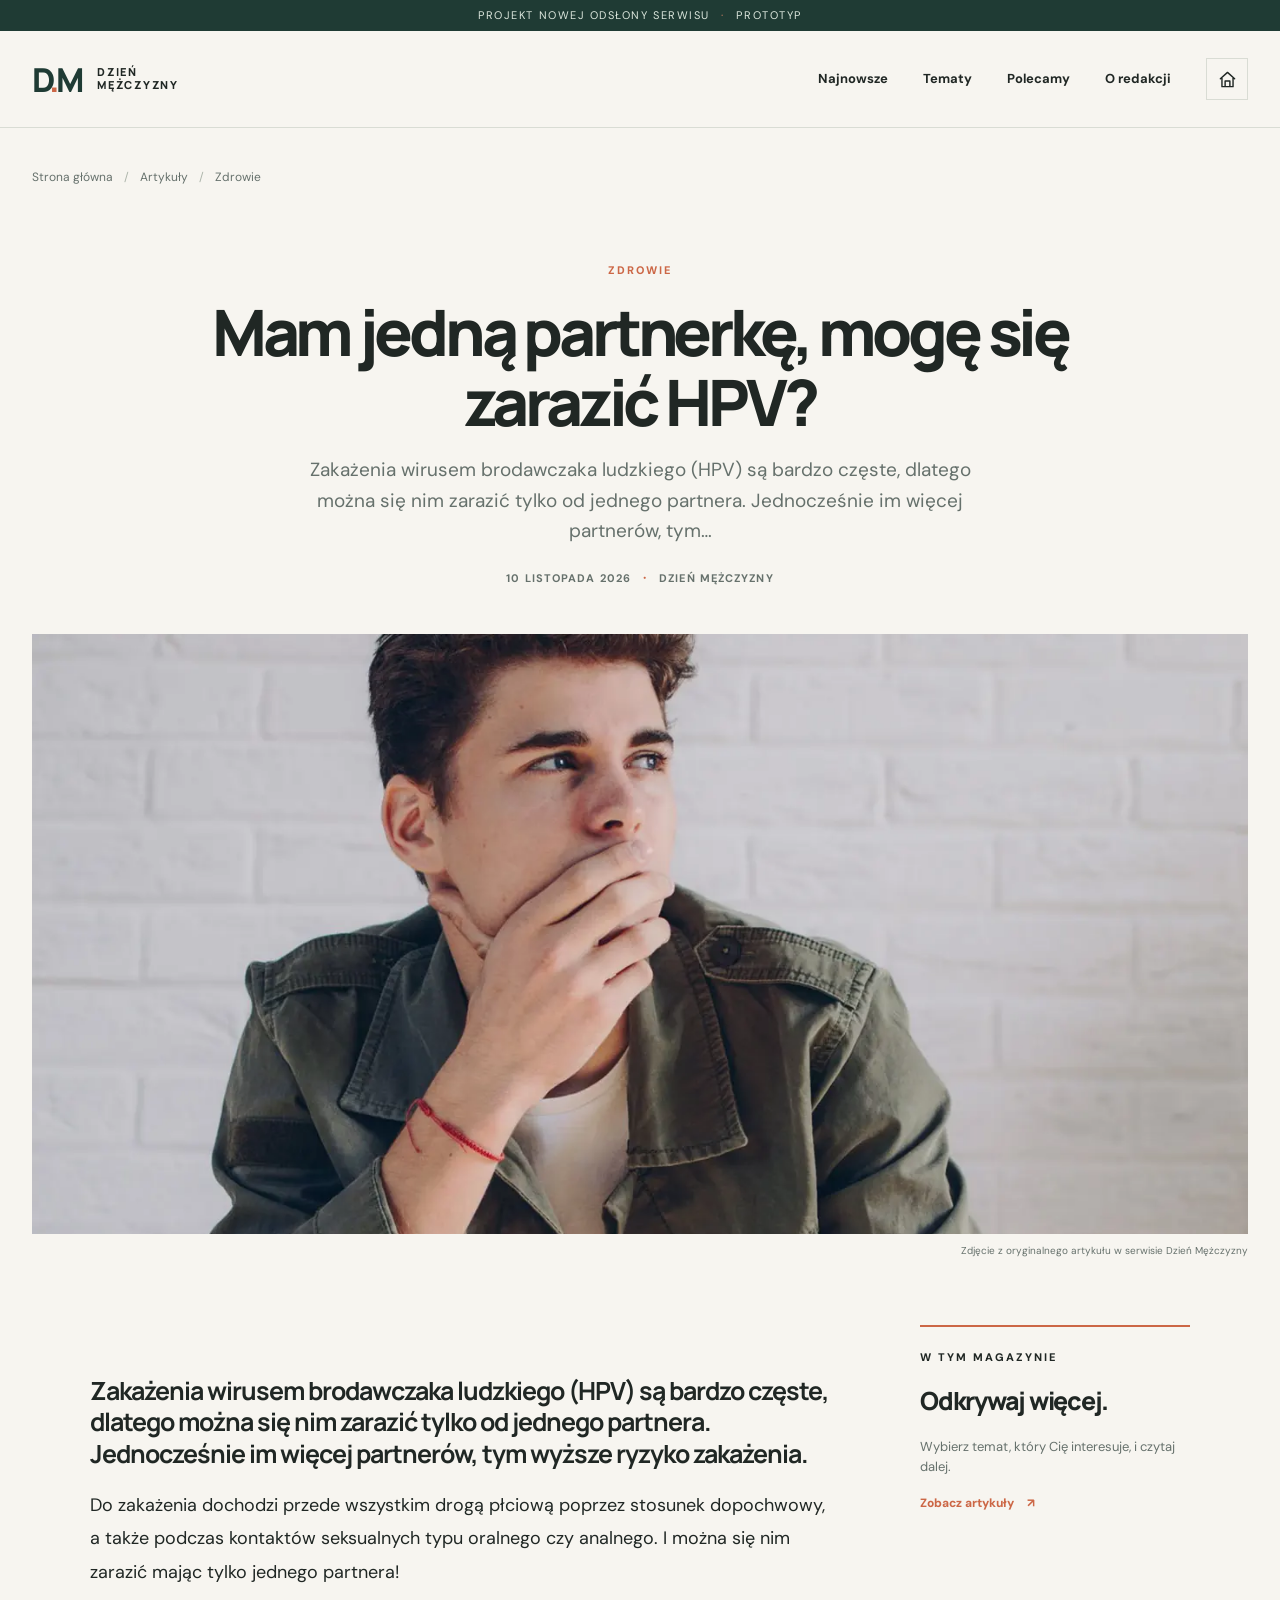
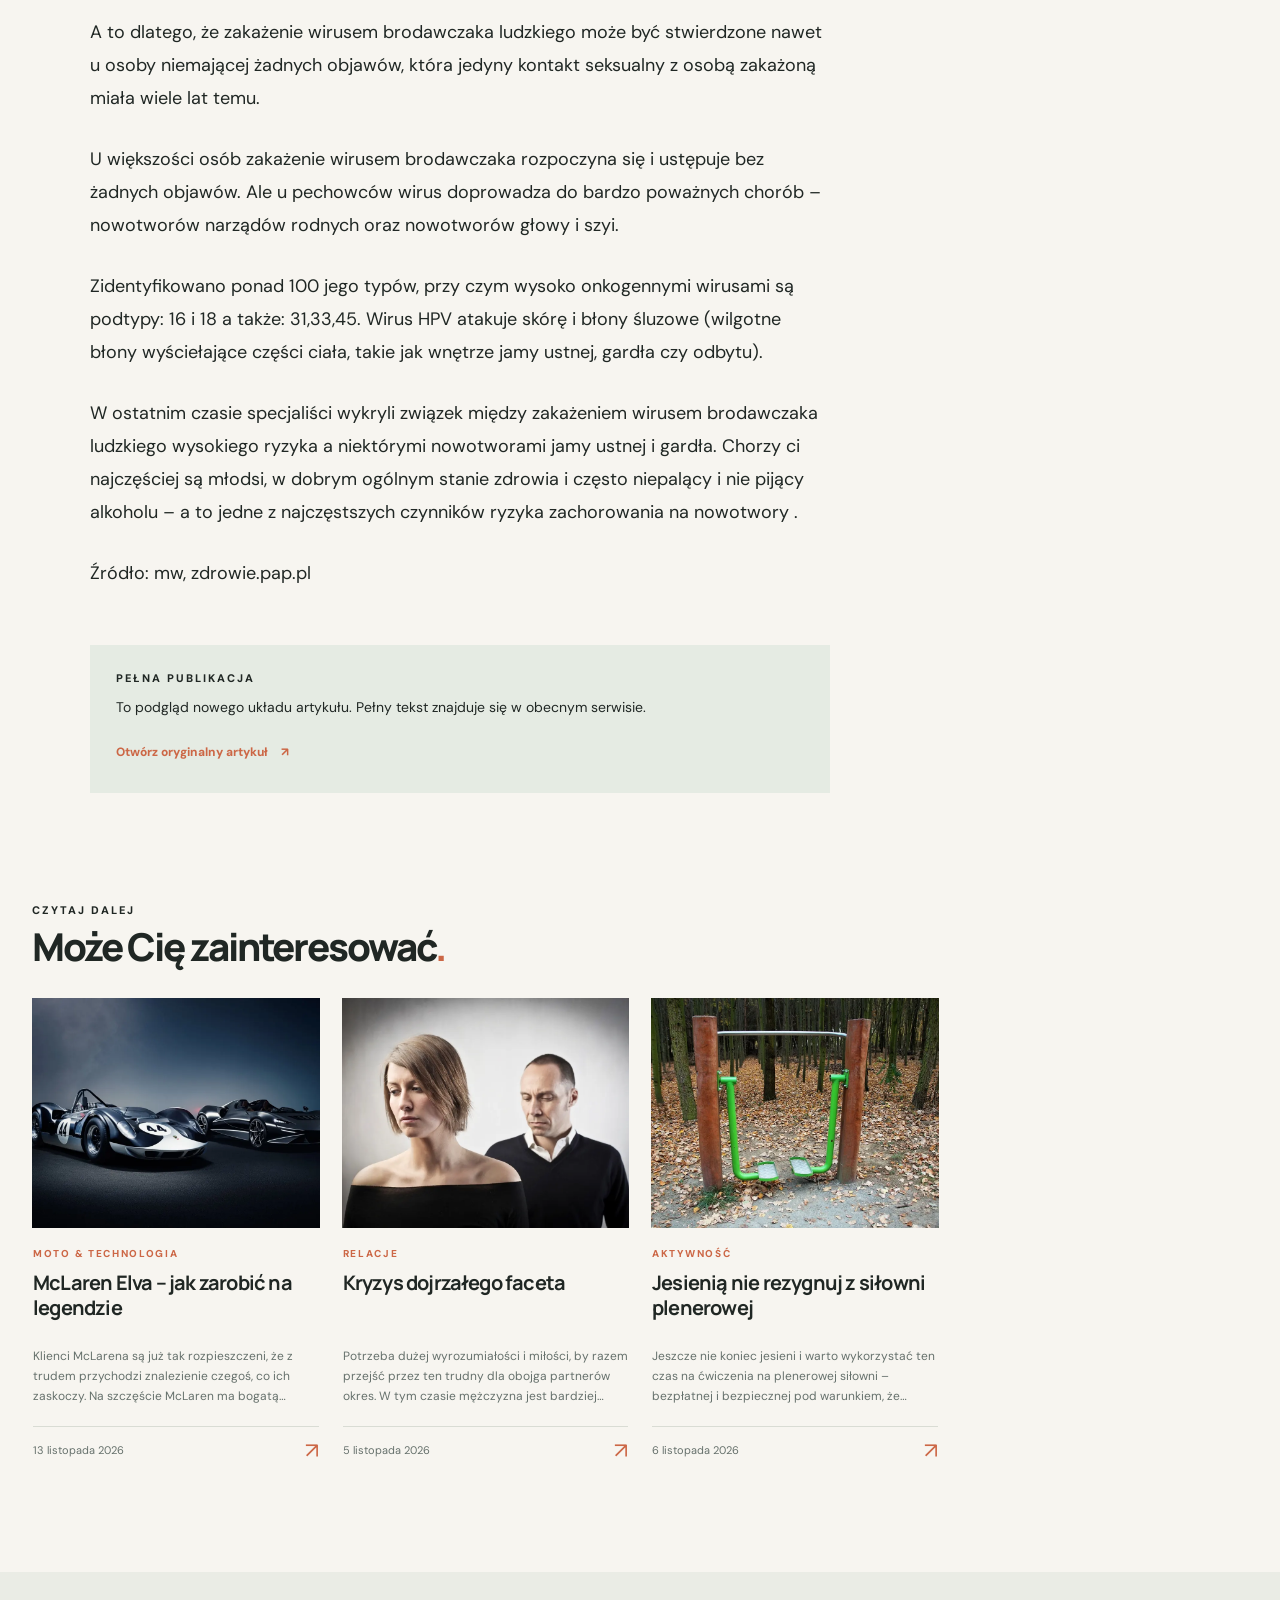
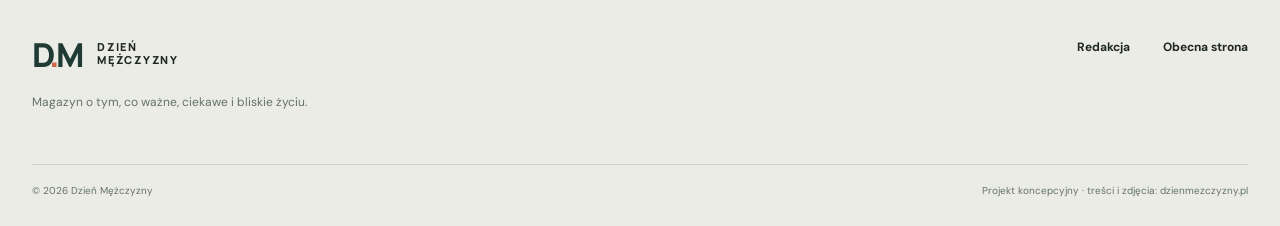
==== artykul.html @ a0b71d2a "Build refreshed magazine prototype" ====
<!doctype html>
<html lang="pl">
<head>
  <meta charset="utf-8">
  <meta name="viewport" content="width=device-width, initial-scale=1">
  <meta name="theme-color" content="#f7f5f0">
  <title>Artykuł — Dzień Mężczyzny</title>
  <link rel="stylesheet" href="styles.css">
  <script src="site.js" defer></script>
</head>
<body data-page="article">
  <div class="preview-note">Projekt nowej odsłony serwisu <span>·</span> prototyp</div>
  <header class="site-header"><div class="container header-inner"><a class="brand" href="./" aria-label="Dzień Mężczyzny — strona główna"><span class="brand-mark">D<span class="brand-dot">.</span>M</span><span class="brand-name">DZIEŃ<br>MĘŻCZYZNY</span></a><nav class="main-nav" id="main-nav" aria-label="Nawigacja główna"><a href="./#artykuly">Najnowsze</a><a href="./#tematy">Tematy</a><a href="./#wybrane">Polecamy</a><a href="https://www.dzienmezczyzny.pl/redakcja/">O redakcji</a></nav><div class="header-actions"><a class="icon-button" href="./" aria-label="Strona główna"><svg viewBox="0 0 24 24" aria-hidden="true"><path d="m3 11 9-8 9 8M5 10v11h14V10M9 21v-7h6v7"/></svg></a><button class="icon-button menu-toggle" type="button" aria-label="Otwórz menu" aria-expanded="false"><svg viewBox="0 0 24 24" aria-hidden="true"><path d="M3 7h18M3 12h18M3 17h18"/></svg></button></div></div></header>
  <main id="article-root" class="article-root container"><p>Ładowanie artykułu…</p></main>
  <footer class="site-footer"><div class="container footer-top"><div><a class="brand footer-brand" href="./"><span class="brand-mark">D<span class="brand-dot">.</span>M</span><span class="brand-name">DZIEŃ<br>MĘŻCZYZNY</span></a><p>Magazyn o tym, co ważne, ciekawe i bliskie życiu.</p></div><div class="footer-links"><a href="https://www.dzienmezczyzny.pl/redakcja/">Redakcja</a><a href="https://www.dzienmezczyzny.pl/">Obecna strona</a></div></div><div class="container footer-bottom"><span>© 2026 Dzień Mężczyzny</span><span>Projekt koncepcyjny · treści i zdjęcia: dzienmezczyzny.pl</span></div></footer>
</body>
</html>
---- styles.css ----
@import url('https://fonts.googleapis.com/css2?family=DM+Sans:wght@400;500;600;700&family=Manrope:wght@400;500;600;700;800&display=swap');
:root{--paper:#f7f5f0;--white:#fff;--ink:#202724;--muted:#66716c;--accent:#cc6746;--line:#d9dcd4;--forest:#1f3b34;--sage:#e5ebe3}*{box-sizing:border-box}html{scroll-behavior:smooth}body{margin:0;background:var(--paper);color:var(--ink);font:16px/1.55 'DM Sans',sans-serif}a{color:inherit;text-decoration:none}button,input{font:inherit}button{cursor:pointer}.container{width:min(100% - 64px,1320px);margin-inline:auto}.preview-note{padding:7px 20px;text-align:center;background:var(--forest);color:#dce7dd;font-size:11px;letter-spacing:.14em;text-transform:uppercase}.preview-note span{padding:0 7px;color:#d78468}.site-header{position:relative;z-index:10;background:var(--paper);border-bottom:1px solid var(--line)}.header-inner{height:96px;display:flex;align-items:center;gap:35px}.brand{display:inline-flex;align-items:center;gap:12px;flex:none}.brand-mark{font:800 33px/1 'Manrope',sans-serif;letter-spacing:-.12em;color:var(--forest);white-space:nowrap;padding-right:5px}.brand-dot{color:var(--accent)}.brand-name{font:800 11px/1.18 'Manrope',sans-serif;letter-spacing:.16em}.main-nav{display:flex;align-items:center;gap:35px;margin-left:auto}.main-nav a{font-size:13px;font-weight:700;white-space:nowrap;transition:color .2s}.main-nav a:hover,.footer-links a:hover{color:var(--accent)}.header-actions{display:flex;gap:9px}.icon-button{display:grid;place-items:center;width:42px;height:42px;border:1px solid var(--line);background:transparent;color:var(--ink);transition:background .2s}.icon-button:hover{background:var(--sage)}.icon-button svg{width:19px;height:19px;fill:none;stroke:currentColor;stroke-width:1.8;stroke-linecap:round;stroke-linejoin:round}.menu-toggle{display:none}.search-panel{padding:0 0 26px}.search-panel[hidden]{display:none}.search-panel label{display:block;margin-bottom:8px;font-size:12px;font-weight:700;text-transform:uppercase;letter-spacing:.14em}.search-row{display:flex;gap:10px}.search-row input{width:100%;padding:14px 16px;border:1px solid var(--line);outline:none;background:white}.search-row input:focus{border-color:var(--accent)}.search-row button{border:0;background:var(--forest);padding:0 24px;color:white;font-weight:700}.search-row button span{padding-left:18px}.eyebrow,.kicker{display:block;font-size:11px;line-height:1.4;font-weight:800;letter-spacing:.18em;text-transform:uppercase}.eyebrow{display:flex;align-items:center;gap:11px;color:var(--accent)}.eyebrow-line{display:inline-block;width:22px;height:1px;background:var(--accent)}.intro{display:flex;align-items:end;justify-content:space-between;gap:40px;padding:76px 0 60px}.intro h1{margin:20px 0 0;font:800 clamp(43px,5.2vw,78px)/1.08 'Manrope',sans-serif;letter-spacing:-.065em}.intro h1 em{font-weight:500;font-style:normal;color:var(--accent)}.intro>p{width:265px;flex:none;margin:0 0 7px;color:var(--muted);font-size:15px}.lead-grid{display:grid;grid-template-columns:minmax(0,1.8fr) minmax(300px,.9fr);gap:46px;padding-bottom:88px}.feature-card{display:grid;grid-template-columns:1fr 1fr;min-height:535px;background:var(--forest);color:white}.feature-image{display:block;overflow:hidden}.feature-image img{width:100%;height:100%;object-fit:cover;display:block;transition:transform .4s}.feature-image:hover img,.story-image:hover img,.side-image:hover img{transform:scale(1.04)}.feature-content{padding:36px 39px;display:flex;flex-direction:column;align-items:start}.feature-label{align-self:stretch;display:flex;justify-content:space-between;align-items:center;padding-bottom:27px;border-bottom:1px solid #ffffff45;color:#dbe9de;text-transform:uppercase;font-size:10px;font-weight:800;letter-spacing:.18em}.feature-label span{font-size:22px;font-weight:400}.story-category{display:block;color:var(--accent);font-size:10px;font-weight:800;letter-spacing:.17em;text-transform:uppercase}.feature-content>.story-category{margin-top:auto;color:#e9ae98}.feature-content h2{margin:16px 0;font:700 clamp(28px,2.5vw,41px)/1.13 'Manrope',sans-serif;letter-spacing:-.05em}.feature-content h2 a:hover{text-decoration:underline;text-decoration-thickness:1px;text-underline-offset:5px}.feature-content p{margin:0;color:#c2d0c8;font-size:14px;line-height:1.7}.feature-cta{margin-top:27px;display:flex;justify-content:space-between;align-items:center;width:100%;padding-top:18px;border-top:1px solid #ffffff45;font-size:12px;font-weight:800;letter-spacing:.05em}.feature-cta span{font-size:22px;font-weight:400}.section-head{display:flex;align-items:end;justify-content:space-between;gap:25px;margin-bottom:29px}.section-head h2,.topic-inner h2{margin:7px 0 0;font:800 clamp(27px,3vw,43px)/1.13 'Manrope',sans-serif;letter-spacing:-.055em}.section-head>p{margin:0;color:var(--muted);font-size:13px}.section-head.compact{margin-bottom:13px;align-items:center}.compact h2{font-size:29px}.section-rule{height:1px;width:35%;background:var(--line)}.side-story{display:grid;grid-template-columns:122px 1fr;gap:18px;padding:21px 0;border-bottom:1px solid var(--line)}.side-image{display:block;overflow:hidden;aspect-ratio:1.15}.side-image img{width:100%;height:100%;object-fit:cover;transition:transform .4s}.side-story h3{font:700 17px/1.27 'Manrope',sans-serif;letter-spacing:-.035em;margin:9px 0 10px}.side-story h3 a:hover,.story-info h3 a:hover{color:var(--accent)}.side-story time,.story-meta time{font-size:11px;color:var(--muted)}.topic-section{background:var(--sage);border-top:1px solid #d7e0d6;border-bottom:1px solid #d7e0d6}.topic-inner{display:flex;align-items:center;justify-content:space-between;gap:32px;padding:43px 0}.topic-inner h2{font-size:30px}.topic-links{display:flex;gap:8px;flex-wrap:wrap;justify-content:flex-end}.topic-links button{padding:12px 14px;background:transparent;border:1px solid #c3d0c4;font-size:11px;font-weight:800}.topic-links button span{margin-left:15px;color:var(--accent)}.topic-links button:hover,.topic-links button.active{background:var(--forest);border-color:var(--forest);color:white}.stories-section{padding-top:100px;padding-bottom:112px}.accent{color:var(--accent)}.story-grid{display:grid;grid-template-columns:repeat(4,minmax(0,1fr));gap:36px 22px}.story-card{min-width:0}.story-image{display:block;aspect-ratio:1.25;overflow:hidden;background:#dde2d8}.story-image img{width:100%;height:100%;object-fit:cover;display:block;transition:transform .4s}.story-info{padding:18px 1px 0}.story-info h3{min-height:66px;margin:9px 0 11px;font:700 20px/1.25 'Manrope',sans-serif;letter-spacing:-.04em}.story-info p{margin:0 0 19px;color:var(--muted);font-size:12px;line-height:1.65;display:-webkit-box;-webkit-line-clamp:3;-webkit-box-orient:vertical;overflow:hidden}.story-meta{display:flex;align-items:center;justify-content:space-between;padding-top:13px;border-top:1px solid var(--line)}.story-meta a{font-size:22px;line-height:1;color:var(--accent)}.empty-state{padding:40px;background:white}.quote-band{background:var(--forest);color:white}.quote-inner{min-height:262px;display:flex;align-items:center;gap:45px}.quote-asterisk{font-size:80px;color:#e7a68e}.quote-inner .kicker{color:#dfa48d}.quote-inner p{font:700 clamp(27px,3.3vw,47px)/1.16 'Manrope',sans-serif;letter-spacing:-.055em;margin:10px 0}.quote-inner p em{font-style:normal;color:#e5a18a}.text-link{margin-left:auto;white-space:nowrap;border-bottom:1px solid #ffffff70;padding-bottom:10px;font-size:12px;font-weight:700}.text-link span{margin-left:24px;font-size:20px}.site-footer{background:#eaece5}.footer-top{display:flex;justify-content:space-between;padding:66px 0 53px}.footer-top p{margin:18px 0 0;font-size:12px;color:var(--muted)}.footer-links{display:flex;align-items:start;gap:33px;font-size:12px;font-weight:700}.footer-bottom{display:flex;justify-content:space-between;border-top:1px solid #ccd3c9;padding:18px 0 27px;color:var(--muted);font-size:10px}.breadcrumb{padding-top:40px;color:var(--muted);font-size:12px}.breadcrumb a:hover{color:var(--accent)}.breadcrumb span{padding:0 8px;color:#adb5ab}.article-heading{max-width:860px;margin:75px auto 47px;text-align:center}.article-heading h1{margin:18px 0;font:800 clamp(42px,5vw,72px)/1.1 'Manrope',sans-serif;letter-spacing:-.065em}.article-heading .story-category{font-size:11px}.article-lead{max-width:680px;margin:0 auto 23px;color:var(--muted);font-size:19px;line-height:1.6}.article-meta{display:flex;justify-content:center;gap:12px;color:var(--muted);font-size:11px;text-transform:uppercase;letter-spacing:.1em;font-weight:700}.meta-dot{font-size:5px;align-self:center;color:var(--accent)}.article-cover{margin:0}.article-cover img{display:block;width:100%;max-height:600px;object-fit:cover}.article-cover figcaption{padding:9px 0;color:var(--muted);font-size:10px;text-align:right}.article-layout{display:grid;grid-template-columns:minmax(0,740px) minmax(210px,270px);justify-content:center;gap:90px;padding:58px 0 110px}.article-body{font-size:18px;line-height:1.85}.article-body p{margin:0 0 27px}.article-body h2,.article-body h3{font-family:'Manrope',sans-serif;letter-spacing:-.04em;line-height:1.25;margin:50px 0 20px}.article-body h2{font-size:32px}.article-body h3{font-size:25px}.article-body>p:first-child{font-size:23px;line-height:1.55;font-weight:600}.article-aside{align-self:start;position:sticky;top:30px;border-top:2px solid var(--accent);padding-top:23px}.article-aside h2{font:800 25px/1.2 'Manrope',sans-serif;letter-spacing:-.05em}.article-aside p{font-size:13px;color:var(--muted)}.article-aside a,.article-source a{font-size:12px;font-weight:800;color:var(--accent)}.article-aside a span,.article-source a span{margin-left:10px}.article-source{margin-top:55px;padding:26px;background:var(--sage)}.article-source p{font-size:14px;line-height:1.6;margin:10px 0 15px}.related-section{padding-bottom:110px}.load-error{padding:30px;background:white}.load-error a{color:var(--accent)}
@media(max-width:1100px){.main-nav{gap:17px}.lead-grid{gap:25px}.feature-card{min-height:480px}.feature-content{padding:25px}.story-grid{grid-template-columns:repeat(3,minmax(0,1fr))}.topic-inner{align-items:start;flex-direction:column}.topic-links{justify-content:flex-start}.article-layout{gap:45px}}@media(max-width:760px){.container{width:min(100% - 36px,640px)}.header-inner{height:69px}.brand-mark{font-size:29px}.brand-name{font-size:9px}.main-nav{display:none;position:absolute;top:100%;left:0;right:0;background:var(--paper);padding:17px 18px 22px;border-bottom:1px solid var(--line);box-shadow:0 15px 20px #00000012}.main-nav.open{display:flex;align-items:stretch;flex-direction:column;gap:0}.main-nav a{padding:12px;border-bottom:1px solid var(--line)}.header-actions{margin-left:auto}.menu-toggle{display:grid}.icon-button{width:37px;height:37px}.intro{display:block;padding:56px 0 38px}.intro h1{font-size:clamp(39px,8vw,60px)}.intro>p{width:auto;max-width:470px;margin-top:24px}.lead-grid{display:block;padding-bottom:58px}.feature-card{display:block;min-height:0}.feature-image{height:300px}.feature-content{min-height:380px;padding:22px 25px 27px}.feature-content h2{font-size:32px}.lead-side{margin-top:45px}.side-story{grid-template-columns:115px 1fr}.topic-inner{padding:35px 0}.topic-links{gap:7px}.topic-links button{padding:10px 12px}.stories-section{padding-top:70px;padding-bottom:75px}.section-head{align-items:start;flex-direction:column}.section-head>p br{display:none}.story-grid{grid-template-columns:repeat(2,minmax(0,1fr));gap:30px 17px}.story-info h3{font-size:17px;min-height:0}.quote-inner{min-height:0;padding-top:40px;padding-bottom:44px;gap:15px;align-items:start;flex-wrap:wrap}.quote-asterisk{font-size:42px;line-height:1}.quote-inner>div{flex:1}.quote-inner p{font-size:28px}.text-link{margin-left:57px}.footer-top{padding:48px 0 35px;gap:27px;flex-direction:column}.footer-links{gap:20px;flex-wrap:wrap}.footer-bottom{gap:10px;flex-direction:column}.article-heading{margin:49px auto 35px}.article-heading h1{font-size:clamp(37px,8vw,56px)}.article-lead{font-size:16px}.article-cover img{max-height:390px}.article-layout{display:block;padding:40px 0 70px}.article-body{font-size:16px}.article-body>p:first-child{font-size:20px}.article-aside{position:static;margin-top:40px}.related-section{padding-bottom:80px}}@media(max-width:470px){.story-grid{grid-template-columns:1fr}.story-image{aspect-ratio:1.5}.story-info h3{font-size:21px}.story-info p{font-size:13px}.feature-image{height:260px}.feature-content{min-height:395px}.search-row button{padding:0 13px}.quote-inner p{font-size:25px}.article-heading h1{font-size:39px}}
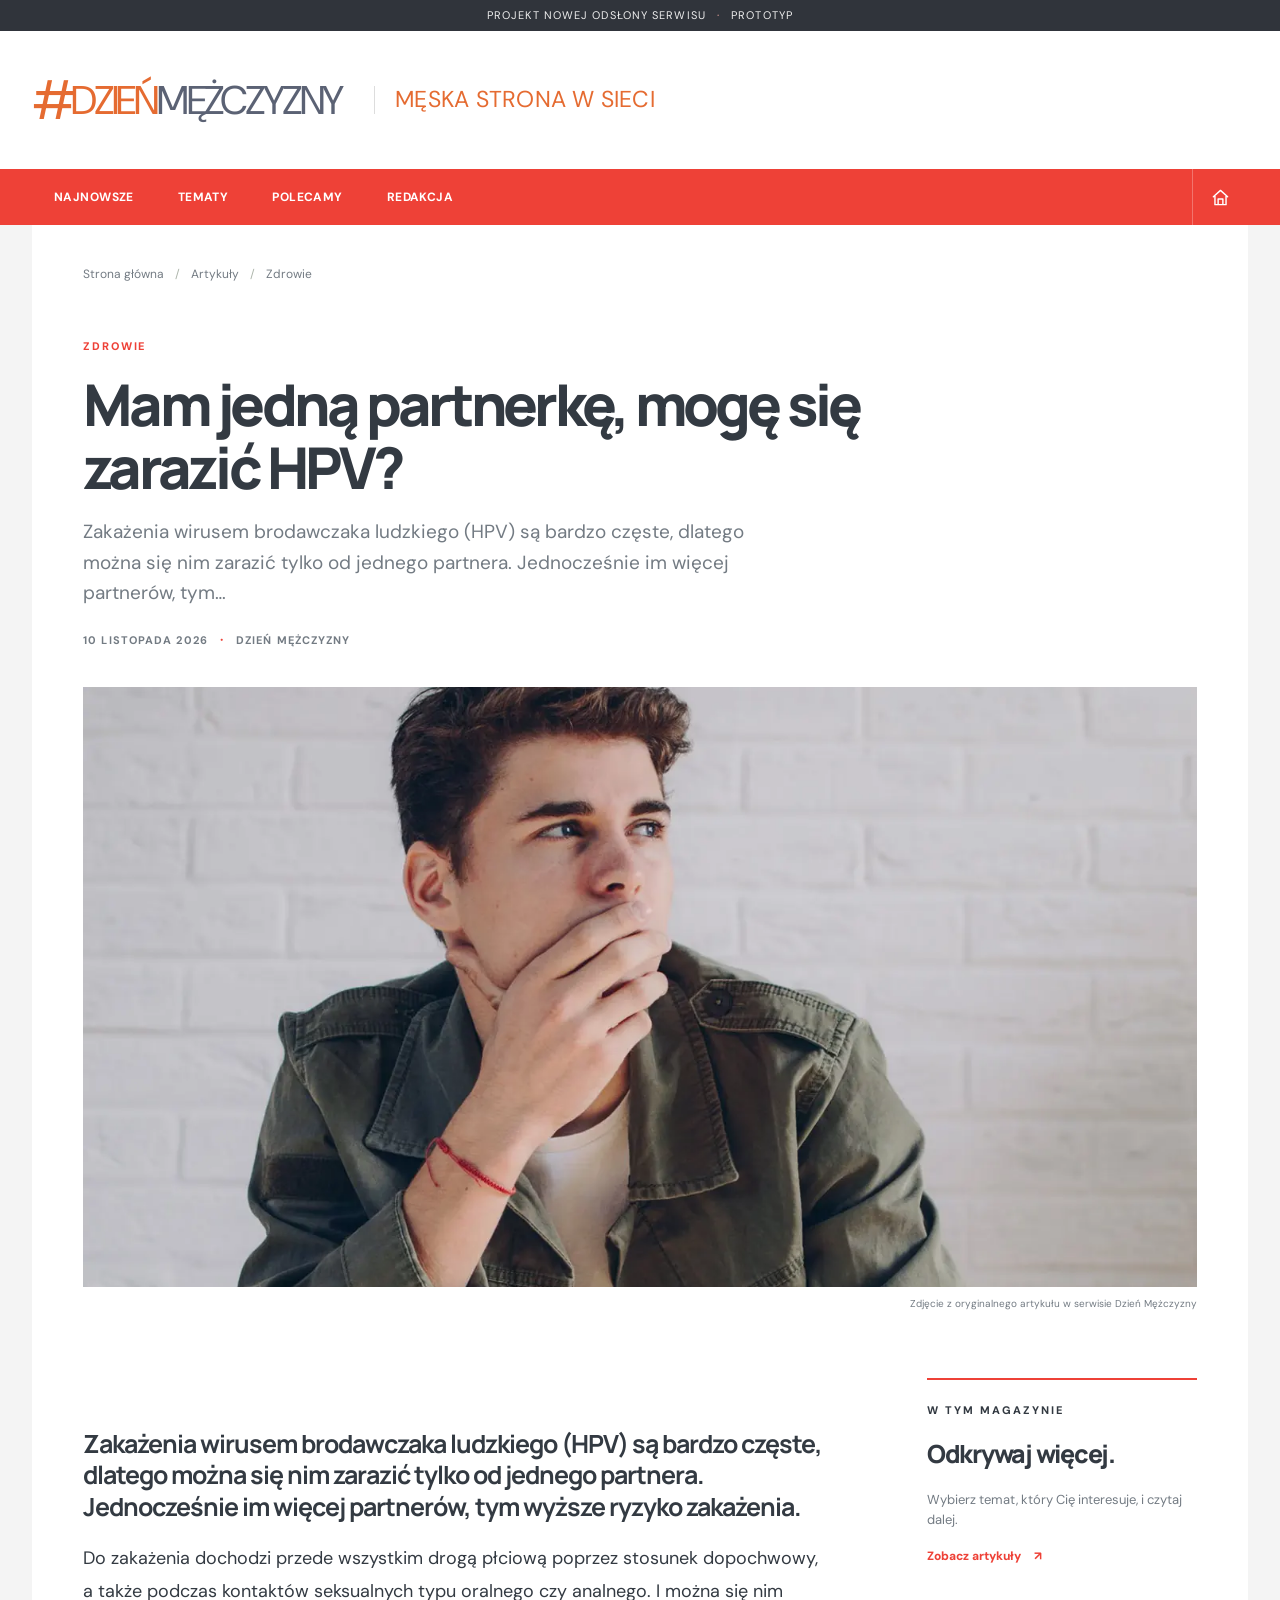
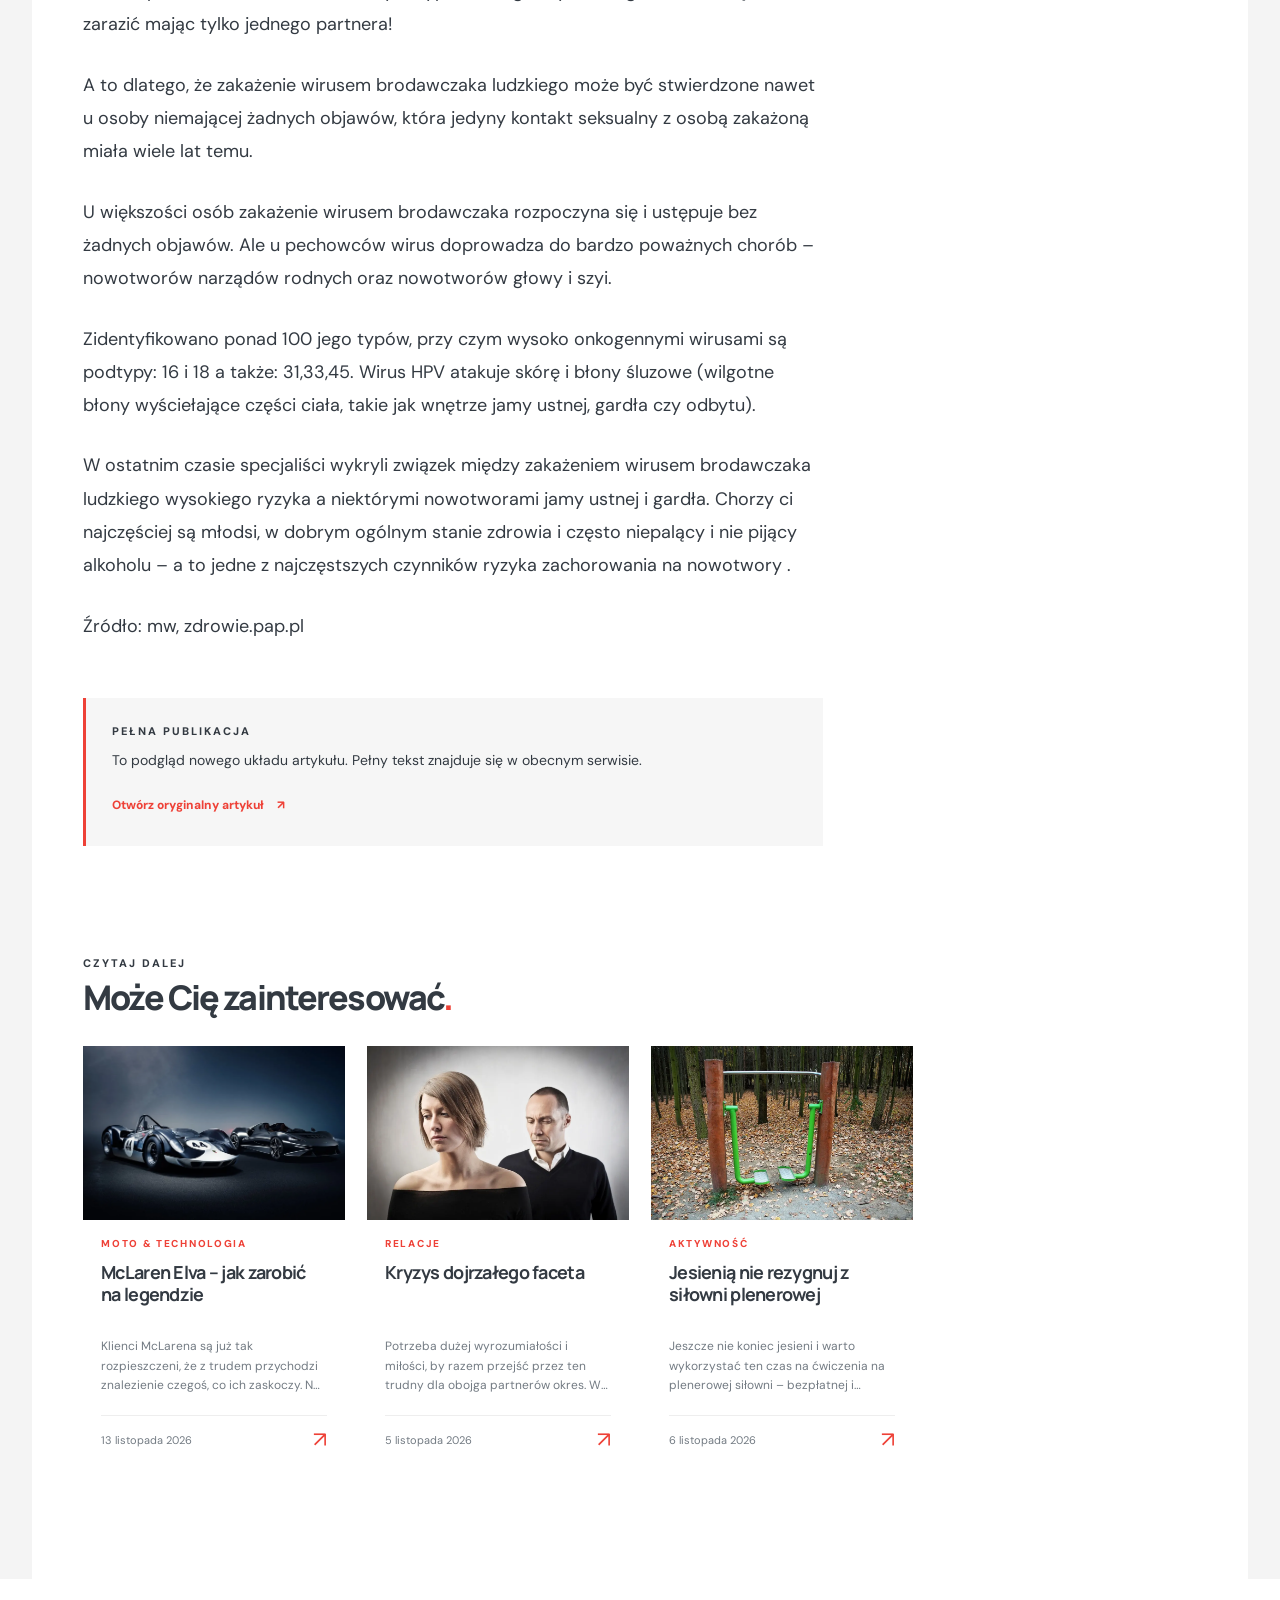
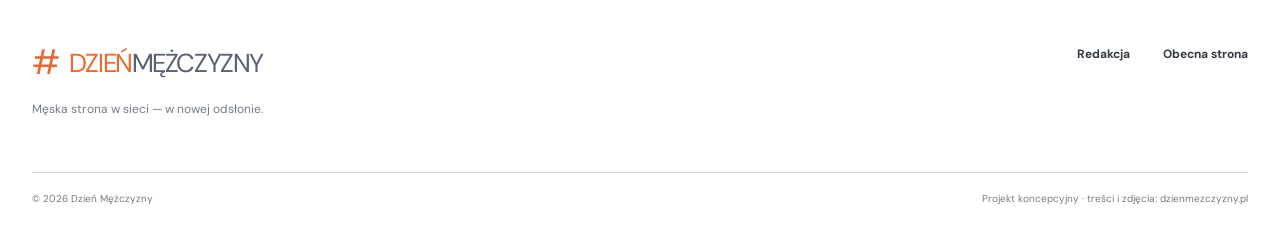
==== commit dc27c750: "Bring visual style closer to original magazine" ====
--- a/artykul.html
+++ b/artykul.html
@@ -10,8 +10,8 @@
 </head>
 <body data-page="article">
   <div class="preview-note">Projekt nowej odsłony serwisu <span>·</span> prototyp</div>
-  <header class="site-header"><div class="container header-inner"><a class="brand" href="./" aria-label="Dzień Mężczyzny — strona główna"><span class="brand-mark">D<span class="brand-dot">.</span>M</span><span class="brand-name">DZIEŃ<br>MĘŻCZYZNY</span></a><nav class="main-nav" id="main-nav" aria-label="Nawigacja główna"><a href="./#artykuly">Najnowsze</a><a href="./#tematy">Tematy</a><a href="./#wybrane">Polecamy</a><a href="https://www.dzienmezczyzny.pl/redakcja/">O redakcji</a></nav><div class="header-actions"><a class="icon-button" href="./" aria-label="Strona główna"><svg viewBox="0 0 24 24" aria-hidden="true"><path d="m3 11 9-8 9 8M5 10v11h14V10M9 21v-7h6v7"/></svg></a><button class="icon-button menu-toggle" type="button" aria-label="Otwórz menu" aria-expanded="false"><svg viewBox="0 0 24 24" aria-hidden="true"><path d="M3 7h18M3 12h18M3 17h18"/></svg></button></div></div></header>
+  <header class="site-header"><div class="masthead container"><a class="brand" href="./" aria-label="Dzień Mężczyzny — strona główna"><span class="brand-mark">#</span><span class="brand-name">DZIEŃ<span>MĘŻCZYZNY</span></span></a><span class="brand-tagline">MĘSKA STRONA W SIECI</span></div><div class="nav-band"><div class="container header-inner"><nav class="main-nav" id="main-nav" aria-label="Nawigacja główna"><a href="./#artykuly">Najnowsze</a><a href="./#tematy">Tematy</a><a href="./#wybrane">Polecamy</a><a href="https://www.dzienmezczyzny.pl/redakcja/">Redakcja</a></nav><div class="header-actions"><a class="icon-button" href="./" aria-label="Strona główna"><svg viewBox="0 0 24 24" aria-hidden="true"><path d="m3 11 9-8 9 8M5 10v11h14V10M9 21v-7h6v7"/></svg></a><button class="icon-button menu-toggle" type="button" aria-label="Otwórz menu" aria-expanded="false"><svg viewBox="0 0 24 24" aria-hidden="true"><path d="M3 7h18M3 12h18M3 17h18"/></svg></button></div></div></div></header>
   <main id="article-root" class="article-root container"><p>Ładowanie artykułu…</p></main>
-  <footer class="site-footer"><div class="container footer-top"><div><a class="brand footer-brand" href="./"><span class="brand-mark">D<span class="brand-dot">.</span>M</span><span class="brand-name">DZIEŃ<br>MĘŻCZYZNY</span></a><p>Magazyn o tym, co ważne, ciekawe i bliskie życiu.</p></div><div class="footer-links"><a href="https://www.dzienmezczyzny.pl/redakcja/">Redakcja</a><a href="https://www.dzienmezczyzny.pl/">Obecna strona</a></div></div><div class="container footer-bottom"><span>© 2026 Dzień Mężczyzny</span><span>Projekt koncepcyjny · treści i zdjęcia: dzienmezczyzny.pl</span></div></footer>
+  <footer class="site-footer"><div class="container footer-top"><div><a class="brand footer-brand" href="./"><span class="brand-mark">#</span><span class="brand-name">DZIEŃ<span>MĘŻCZYZNY</span></span></a><p>Męska strona w sieci — w nowej odsłonie.</p></div><div class="footer-links"><a href="https://www.dzienmezczyzny.pl/redakcja/">Redakcja</a><a href="https://www.dzienmezczyzny.pl/">Obecna strona</a></div></div><div class="container footer-bottom"><span>© 2026 Dzień Mężczyzny</span><span>Projekt koncepcyjny · treści i zdjęcia: dzienmezczyzny.pl</span></div></footer>
 </body>
 </html>
--- a/styles.css
+++ b/styles.css
@@ -1,3 +1,81 @@
 @import url('https://fonts.googleapis.com/css2?family=DM+Sans:wght@400;500;600;700&family=Manrope:wght@400;500;600;700;800&display=swap');
 :root{--paper:#f7f5f0;--white:#fff;--ink:#202724;--muted:#66716c;--accent:#cc6746;--line:#d9dcd4;--forest:#1f3b34;--sage:#e5ebe3}*{box-sizing:border-box}html{scroll-behavior:smooth}body{margin:0;background:var(--paper);color:var(--ink);font:16px/1.55 'DM Sans',sans-serif}a{color:inherit;text-decoration:none}button,input{font:inherit}button{cursor:pointer}.container{width:min(100% - 64px,1320px);margin-inline:auto}.preview-note{padding:7px 20px;text-align:center;background:var(--forest);color:#dce7dd;font-size:11px;letter-spacing:.14em;text-transform:uppercase}.preview-note span{padding:0 7px;color:#d78468}.site-header{position:relative;z-index:10;background:var(--paper);border-bottom:1px solid var(--line)}.header-inner{height:96px;display:flex;align-items:center;gap:35px}.brand{display:inline-flex;align-items:center;gap:12px;flex:none}.brand-mark{font:800 33px/1 'Manrope',sans-serif;letter-spacing:-.12em;color:var(--forest);white-space:nowrap;padding-right:5px}.brand-dot{color:var(--accent)}.brand-name{font:800 11px/1.18 'Manrope',sans-serif;letter-spacing:.16em}.main-nav{display:flex;align-items:center;gap:35px;margin-left:auto}.main-nav a{font-size:13px;font-weight:700;white-space:nowrap;transition:color .2s}.main-nav a:hover,.footer-links a:hover{color:var(--accent)}.header-actions{display:flex;gap:9px}.icon-button{display:grid;place-items:center;width:42px;height:42px;border:1px solid var(--line);background:transparent;color:var(--ink);transition:background .2s}.icon-button:hover{background:var(--sage)}.icon-button svg{width:19px;height:19px;fill:none;stroke:currentColor;stroke-width:1.8;stroke-linecap:round;stroke-linejoin:round}.menu-toggle{display:none}.search-panel{padding:0 0 26px}.search-panel[hidden]{display:none}.search-panel label{display:block;margin-bottom:8px;font-size:12px;font-weight:700;text-transform:uppercase;letter-spacing:.14em}.search-row{display:flex;gap:10px}.search-row input{width:100%;padding:14px 16px;border:1px solid var(--line);outline:none;background:white}.search-row input:focus{border-color:var(--accent)}.search-row button{border:0;background:var(--forest);padding:0 24px;color:white;font-weight:700}.search-row button span{padding-left:18px}.eyebrow,.kicker{display:block;font-size:11px;line-height:1.4;font-weight:800;letter-spacing:.18em;text-transform:uppercase}.eyebrow{display:flex;align-items:center;gap:11px;color:var(--accent)}.eyebrow-line{display:inline-block;width:22px;height:1px;background:var(--accent)}.intro{display:flex;align-items:end;justify-content:space-between;gap:40px;padding:76px 0 60px}.intro h1{margin:20px 0 0;font:800 clamp(43px,5.2vw,78px)/1.08 'Manrope',sans-serif;letter-spacing:-.065em}.intro h1 em{font-weight:500;font-style:normal;color:var(--accent)}.intro>p{width:265px;flex:none;margin:0 0 7px;color:var(--muted);font-size:15px}.lead-grid{display:grid;grid-template-columns:minmax(0,1.8fr) minmax(300px,.9fr);gap:46px;padding-bottom:88px}.feature-card{display:grid;grid-template-columns:1fr 1fr;min-height:535px;background:var(--forest);color:white}.feature-image{display:block;overflow:hidden}.feature-image img{width:100%;height:100%;object-fit:cover;display:block;transition:transform .4s}.feature-image:hover img,.story-image:hover img,.side-image:hover img{transform:scale(1.04)}.feature-content{padding:36px 39px;display:flex;flex-direction:column;align-items:start}.feature-label{align-self:stretch;display:flex;justify-content:space-between;align-items:center;padding-bottom:27px;border-bottom:1px solid #ffffff45;color:#dbe9de;text-transform:uppercase;font-size:10px;font-weight:800;letter-spacing:.18em}.feature-label span{font-size:22px;font-weight:400}.story-category{display:block;color:var(--accent);font-size:10px;font-weight:800;letter-spacing:.17em;text-transform:uppercase}.feature-content>.story-category{margin-top:auto;color:#e9ae98}.feature-content h2{margin:16px 0;font:700 clamp(28px,2.5vw,41px)/1.13 'Manrope',sans-serif;letter-spacing:-.05em}.feature-content h2 a:hover{text-decoration:underline;text-decoration-thickness:1px;text-underline-offset:5px}.feature-content p{margin:0;color:#c2d0c8;font-size:14px;line-height:1.7}.feature-cta{margin-top:27px;display:flex;justify-content:space-between;align-items:center;width:100%;padding-top:18px;border-top:1px solid #ffffff45;font-size:12px;font-weight:800;letter-spacing:.05em}.feature-cta span{font-size:22px;font-weight:400}.section-head{display:flex;align-items:end;justify-content:space-between;gap:25px;margin-bottom:29px}.section-head h2,.topic-inner h2{margin:7px 0 0;font:800 clamp(27px,3vw,43px)/1.13 'Manrope',sans-serif;letter-spacing:-.055em}.section-head>p{margin:0;color:var(--muted);font-size:13px}.section-head.compact{margin-bottom:13px;align-items:center}.compact h2{font-size:29px}.section-rule{height:1px;width:35%;background:var(--line)}.side-story{display:grid;grid-template-columns:122px 1fr;gap:18px;padding:21px 0;border-bottom:1px solid var(--line)}.side-image{display:block;overflow:hidden;aspect-ratio:1.15}.side-image img{width:100%;height:100%;object-fit:cover;transition:transform .4s}.side-story h3{font:700 17px/1.27 'Manrope',sans-serif;letter-spacing:-.035em;margin:9px 0 10px}.side-story h3 a:hover,.story-info h3 a:hover{color:var(--accent)}.side-story time,.story-meta time{font-size:11px;color:var(--muted)}.topic-section{background:var(--sage);border-top:1px solid #d7e0d6;border-bottom:1px solid #d7e0d6}.topic-inner{display:flex;align-items:center;justify-content:space-between;gap:32px;padding:43px 0}.topic-inner h2{font-size:30px}.topic-links{display:flex;gap:8px;flex-wrap:wrap;justify-content:flex-end}.topic-links button{padding:12px 14px;background:transparent;border:1px solid #c3d0c4;font-size:11px;font-weight:800}.topic-links button span{margin-left:15px;color:var(--accent)}.topic-links button:hover,.topic-links button.active{background:var(--forest);border-color:var(--forest);color:white}.stories-section{padding-top:100px;padding-bottom:112px}.accent{color:var(--accent)}.story-grid{display:grid;grid-template-columns:repeat(4,minmax(0,1fr));gap:36px 22px}.story-card{min-width:0}.story-image{display:block;aspect-ratio:1.25;overflow:hidden;background:#dde2d8}.story-image img{width:100%;height:100%;object-fit:cover;display:block;transition:transform .4s}.story-info{padding:18px 1px 0}.story-info h3{min-height:66px;margin:9px 0 11px;font:700 20px/1.25 'Manrope',sans-serif;letter-spacing:-.04em}.story-info p{margin:0 0 19px;color:var(--muted);font-size:12px;line-height:1.65;display:-webkit-box;-webkit-line-clamp:3;-webkit-box-orient:vertical;overflow:hidden}.story-meta{display:flex;align-items:center;justify-content:space-between;padding-top:13px;border-top:1px solid var(--line)}.story-meta a{font-size:22px;line-height:1;color:var(--accent)}.empty-state{padding:40px;background:white}.quote-band{background:var(--forest);color:white}.quote-inner{min-height:262px;display:flex;align-items:center;gap:45px}.quote-asterisk{font-size:80px;color:#e7a68e}.quote-inner .kicker{color:#dfa48d}.quote-inner p{font:700 clamp(27px,3.3vw,47px)/1.16 'Manrope',sans-serif;letter-spacing:-.055em;margin:10px 0}.quote-inner p em{font-style:normal;color:#e5a18a}.text-link{margin-left:auto;white-space:nowrap;border-bottom:1px solid #ffffff70;padding-bottom:10px;font-size:12px;font-weight:700}.text-link span{margin-left:24px;font-size:20px}.site-footer{background:#eaece5}.footer-top{display:flex;justify-content:space-between;padding:66px 0 53px}.footer-top p{margin:18px 0 0;font-size:12px;color:var(--muted)}.footer-links{display:flex;align-items:start;gap:33px;font-size:12px;font-weight:700}.footer-bottom{display:flex;justify-content:space-between;border-top:1px solid #ccd3c9;padding:18px 0 27px;color:var(--muted);font-size:10px}.breadcrumb{padding-top:40px;color:var(--muted);font-size:12px}.breadcrumb a:hover{color:var(--accent)}.breadcrumb span{padding:0 8px;color:#adb5ab}.article-heading{max-width:860px;margin:75px auto 47px;text-align:center}.article-heading h1{margin:18px 0;font:800 clamp(42px,5vw,72px)/1.1 'Manrope',sans-serif;letter-spacing:-.065em}.article-heading .story-category{font-size:11px}.article-lead{max-width:680px;margin:0 auto 23px;color:var(--muted);font-size:19px;line-height:1.6}.article-meta{display:flex;justify-content:center;gap:12px;color:var(--muted);font-size:11px;text-transform:uppercase;letter-spacing:.1em;font-weight:700}.meta-dot{font-size:5px;align-self:center;color:var(--accent)}.article-cover{margin:0}.article-cover img{display:block;width:100%;max-height:600px;object-fit:cover}.article-cover figcaption{padding:9px 0;color:var(--muted);font-size:10px;text-align:right}.article-layout{display:grid;grid-template-columns:minmax(0,740px) minmax(210px,270px);justify-content:center;gap:90px;padding:58px 0 110px}.article-body{font-size:18px;line-height:1.85}.article-body p{margin:0 0 27px}.article-body h2,.article-body h3{font-family:'Manrope',sans-serif;letter-spacing:-.04em;line-height:1.25;margin:50px 0 20px}.article-body h2{font-size:32px}.article-body h3{font-size:25px}.article-body>p:first-child{font-size:23px;line-height:1.55;font-weight:600}.article-aside{align-self:start;position:sticky;top:30px;border-top:2px solid var(--accent);padding-top:23px}.article-aside h2{font:800 25px/1.2 'Manrope',sans-serif;letter-spacing:-.05em}.article-aside p{font-size:13px;color:var(--muted)}.article-aside a,.article-source a{font-size:12px;font-weight:800;color:var(--accent)}.article-aside a span,.article-source a span{margin-left:10px}.article-source{margin-top:55px;padding:26px;background:var(--sage)}.article-source p{font-size:14px;line-height:1.6;margin:10px 0 15px}.related-section{padding-bottom:110px}.load-error{padding:30px;background:white}.load-error a{color:var(--accent)}
 @media(max-width:1100px){.main-nav{gap:17px}.lead-grid{gap:25px}.feature-card{min-height:480px}.feature-content{padding:25px}.story-grid{grid-template-columns:repeat(3,minmax(0,1fr))}.topic-inner{align-items:start;flex-direction:column}.topic-links{justify-content:flex-start}.article-layout{gap:45px}}@media(max-width:760px){.container{width:min(100% - 36px,640px)}.header-inner{height:69px}.brand-mark{font-size:29px}.brand-name{font-size:9px}.main-nav{display:none;position:absolute;top:100%;left:0;right:0;background:var(--paper);padding:17px 18px 22px;border-bottom:1px solid var(--line);box-shadow:0 15px 20px #00000012}.main-nav.open{display:flex;align-items:stretch;flex-direction:column;gap:0}.main-nav a{padding:12px;border-bottom:1px solid var(--line)}.header-actions{margin-left:auto}.menu-toggle{display:grid}.icon-button{width:37px;height:37px}.intro{display:block;padding:56px 0 38px}.intro h1{font-size:clamp(39px,8vw,60px)}.intro>p{width:auto;max-width:470px;margin-top:24px}.lead-grid{display:block;padding-bottom:58px}.feature-card{display:block;min-height:0}.feature-image{height:300px}.feature-content{min-height:380px;padding:22px 25px 27px}.feature-content h2{font-size:32px}.lead-side{margin-top:45px}.side-story{grid-template-columns:115px 1fr}.topic-inner{padding:35px 0}.topic-links{gap:7px}.topic-links button{padding:10px 12px}.stories-section{padding-top:70px;padding-bottom:75px}.section-head{align-items:start;flex-direction:column}.section-head>p br{display:none}.story-grid{grid-template-columns:repeat(2,minmax(0,1fr));gap:30px 17px}.story-info h3{font-size:17px;min-height:0}.quote-inner{min-height:0;padding-top:40px;padding-bottom:44px;gap:15px;align-items:start;flex-wrap:wrap}.quote-asterisk{font-size:42px;line-height:1}.quote-inner>div{flex:1}.quote-inner p{font-size:28px}.text-link{margin-left:57px}.footer-top{padding:48px 0 35px;gap:27px;flex-direction:column}.footer-links{gap:20px;flex-wrap:wrap}.footer-bottom{gap:10px;flex-direction:column}.article-heading{margin:49px auto 35px}.article-heading h1{font-size:clamp(37px,8vw,56px)}.article-lead{font-size:16px}.article-cover img{max-height:390px}.article-layout{display:block;padding:40px 0 70px}.article-body{font-size:16px}.article-body>p:first-child{font-size:20px}.article-aside{position:static;margin-top:40px}.related-section{padding-bottom:80px}}@media(max-width:470px){.story-grid{grid-template-columns:1fr}.story-image{aspect-ratio:1.5}.story-info h3{font-size:21px}.story-info p{font-size:13px}.feature-image{height:260px}.feature-content{min-height:395px}.search-row button{padding:0 13px}.quote-inner p{font-size:25px}.article-heading h1{font-size:39px}}
+
+/* Wariant wizualny nawiązujący do obecnego serwisu. */
+:root{--paper:#f4f4f4;--white:#fff;--ink:#333a42;--muted:#737b83;--accent:#ee4137;--line:#e5e5e5;--forest:#333a42;--sage:#fff}
+body{background:var(--paper)}
+.preview-note{background:#30343b;color:#eee;letter-spacing:.1em}
+.preview-note span{color:#ffb3a9}
+.site-header{background:#fff;border:0}
+.masthead{height:138px;display:flex;align-items:center;gap:32px}
+.masthead .brand{gap:0}
+.brand-mark{font:400 55px/1 'DM Sans',sans-serif;letter-spacing:-.09em;color:#e56b31;padding-right:0}
+.brand-name{font:400 40px/1 'DM Sans',sans-serif;letter-spacing:-.055em;color:#e56b31;white-space:nowrap}
+.brand-name span{color:#5b6274}
+.brand-tagline{padding-left:20px;border-left:1px solid #ddd;color:#e56b31;font:400 23px/1.2 'DM Sans',sans-serif;letter-spacing:.01em;white-space:nowrap}
+.nav-band{background:var(--accent)}
+.header-inner{height:56px;display:flex;gap:0}
+.main-nav{margin:0;gap:0;align-self:stretch}
+.main-nav a{display:flex;align-items:center;padding:0 22px;color:#fff;text-transform:uppercase;font-size:12px;letter-spacing:.035em}
+.main-nav a:hover{background:#d83228;color:white}
+.header-actions{margin-left:auto;align-self:stretch;gap:0}
+.icon-button{height:56px;width:56px;border:0;border-left:1px solid #ffffff45;color:#fff}
+.icon-button:hover{background:#d83228}
+.search-panel{padding-top:20px}
+.search-row button{background:var(--accent)}
+.intro{align-items:center;padding:50px 0 32px}
+.intro h1{font-size:clamp(34px,3.7vw,54px);letter-spacing:-.055em;margin-top:11px}
+.intro>p{max-width:310px;width:310px}
+.eyebrow{color:var(--accent)}
+.lead-grid{grid-template-columns:minmax(275px,.75fr) minmax(0,2fr);gap:26px;padding-bottom:64px}
+.lead-side{order:-1;background:#fff;padding:25px 23px}
+.section-head.compact{border-bottom:2px solid var(--accent);padding-bottom:14px;margin-bottom:3px}
+.compact h2{font-size:22px;text-transform:uppercase;letter-spacing:.025em}
+.section-rule{display:none}
+.side-story{grid-template-columns:82px 1fr;gap:12px;padding:17px 0}
+.side-image{aspect-ratio:1}
+.side-story h3{font-size:14px;line-height:1.32;letter-spacing:-.02em;margin:5px 0}
+.side-story .story-category{font-size:9px}
+.feature-card{position:relative;display:block;min-height:520px;overflow:hidden;background:#333}
+.feature-image{position:absolute;inset:0}
+.feature-image img{width:100%;height:100%;object-fit:cover}
+.feature-card:after{content:"";position:absolute;inset:30% 0 0;background:linear-gradient(transparent,#101010cb);pointer-events:none}
+.feature-content{position:absolute;z-index:1;inset:auto 0 0;padding:32px 44px 35px;min-height:0;display:block;color:#fff}
+.feature-label{display:inline-block;padding:6px 10px;background:var(--accent);border:0;color:white;font-size:10px}
+.feature-label span{display:none}
+.feature-content>.story-category{display:none}
+.feature-content h2{max-width:730px;margin:18px 0 11px;font-size:clamp(31px,3.6vw,48px);letter-spacing:-.045em}
+.feature-content p{max-width:690px;color:#f1f1f1;font-size:14px}
+.feature-cta{width:auto;display:inline-flex;gap:22px;margin-top:17px;border:0;padding:0;color:white;font-size:12px}
+.feature-cta span{font-size:18px}
+.topic-section{background:#fff;border-top:1px solid var(--line);border-bottom:1px solid var(--line)}
+.topic-inner{padding:32px 0}
+.topic-inner h2{font-size:26px}
+.topic-links button{border-color:#ddd}
+.topic-links button:hover,.topic-links button.active{background:var(--accent);border-color:var(--accent)}
+.stories-section{padding-top:75px;padding-bottom:85px}
+.stories-section .section-head{border-bottom:1px solid #ddd;padding-bottom:25px}
+.section-head h2{font-size:34px}
+.story-card{background:#fff}
+.story-image{aspect-ratio:1.5}
+.story-info{padding:16px 18px 18px}
+.story-info h3{font-size:18px;min-height:65px}
+.story-info p{font-size:12px}
+.story-meta{border-top:1px solid #eee}
+.quote-band{background:#333840}
+.quote-inner p em,.quote-asterisk,.quote-inner .kicker{color:#ff8778}
+.site-footer{background:#fff}
+.footer-brand .brand-mark{font-size:35px}
+.footer-brand .brand-name{font-size:26px}
+.article-root{background:#fff;padding-left:clamp(20px,4vw,60px);padding-right:clamp(20px,4vw,60px)}
+.article-heading{text-align:left;margin:54px 0 38px;max-width:900px}
+.article-heading h1{font-size:clamp(37px,4.5vw,62px)}
+.article-lead{margin-left:0}
+.article-meta{justify-content:flex-start}
+.article-layout{justify-content:space-between}
+.article-source{background:#f6f6f6;border-left:3px solid var(--accent)}
+.article-aside{border-color:var(--accent)}
+@media(max-width:1000px){.masthead{height:115px}.brand-name{font-size:32px}.brand-mark{font-size:45px}.brand-tagline{font-size:17px}.main-nav a{padding:0 15px}.lead-grid{grid-template-columns:minmax(245px,.8fr) minmax(0,1.5fr)}.feature-card{min-height:485px}}
+@media(max-width:760px){.masthead{height:77px;gap:0}.brand-mark{font-size:36px}.brand-name{font-size:25px}.brand-tagline{display:none}.header-inner{height:46px}.main-nav{top:100%;background:#fff;margin:0}.main-nav.open{display:flex}.main-nav a{color:var(--ink);padding:13px 18px}.main-nav a:hover{color:var(--accent);background:#f6f6f6}.icon-button{height:46px;width:46px}.intro{padding:36px 0 25px}.intro h1{font-size:35px}.intro>p{width:auto;margin-top:14px}.lead-grid{display:flex;flex-direction:column;gap:0;padding-bottom:47px}.lead-side{order:1;margin-top:20px;padding:17px 20px}.feature-card{min-height:450px}.feature-image{height:auto}.feature-content{padding:25px}.feature-content h2{font-size:32px}.feature-content p{font-size:13px}.side-story{grid-template-columns:78px 1fr}.topic-inner{padding:30px 0}.stories-section{padding-top:55px}.story-grid{grid-template-columns:repeat(2,minmax(0,1fr))}.story-card .story-info h3{min-height:0}.article-heading{margin-top:36px}.article-root{width:100%;padding-left:18px;padding-right:18px}.article-layout{padding:35px 0 65px}}
+@media(max-width:470px){.brand-name{font-size:21px}.brand-mark{font-size:32px}.intro h1{font-size:31px}.feature-card{min-height:430px}.feature-content h2{font-size:28px}.story-grid{grid-template-columns:1fr}.story-image{aspect-ratio:1.65}.story-info h3{font-size:19px}.article-heading h1{font-size:38px}}
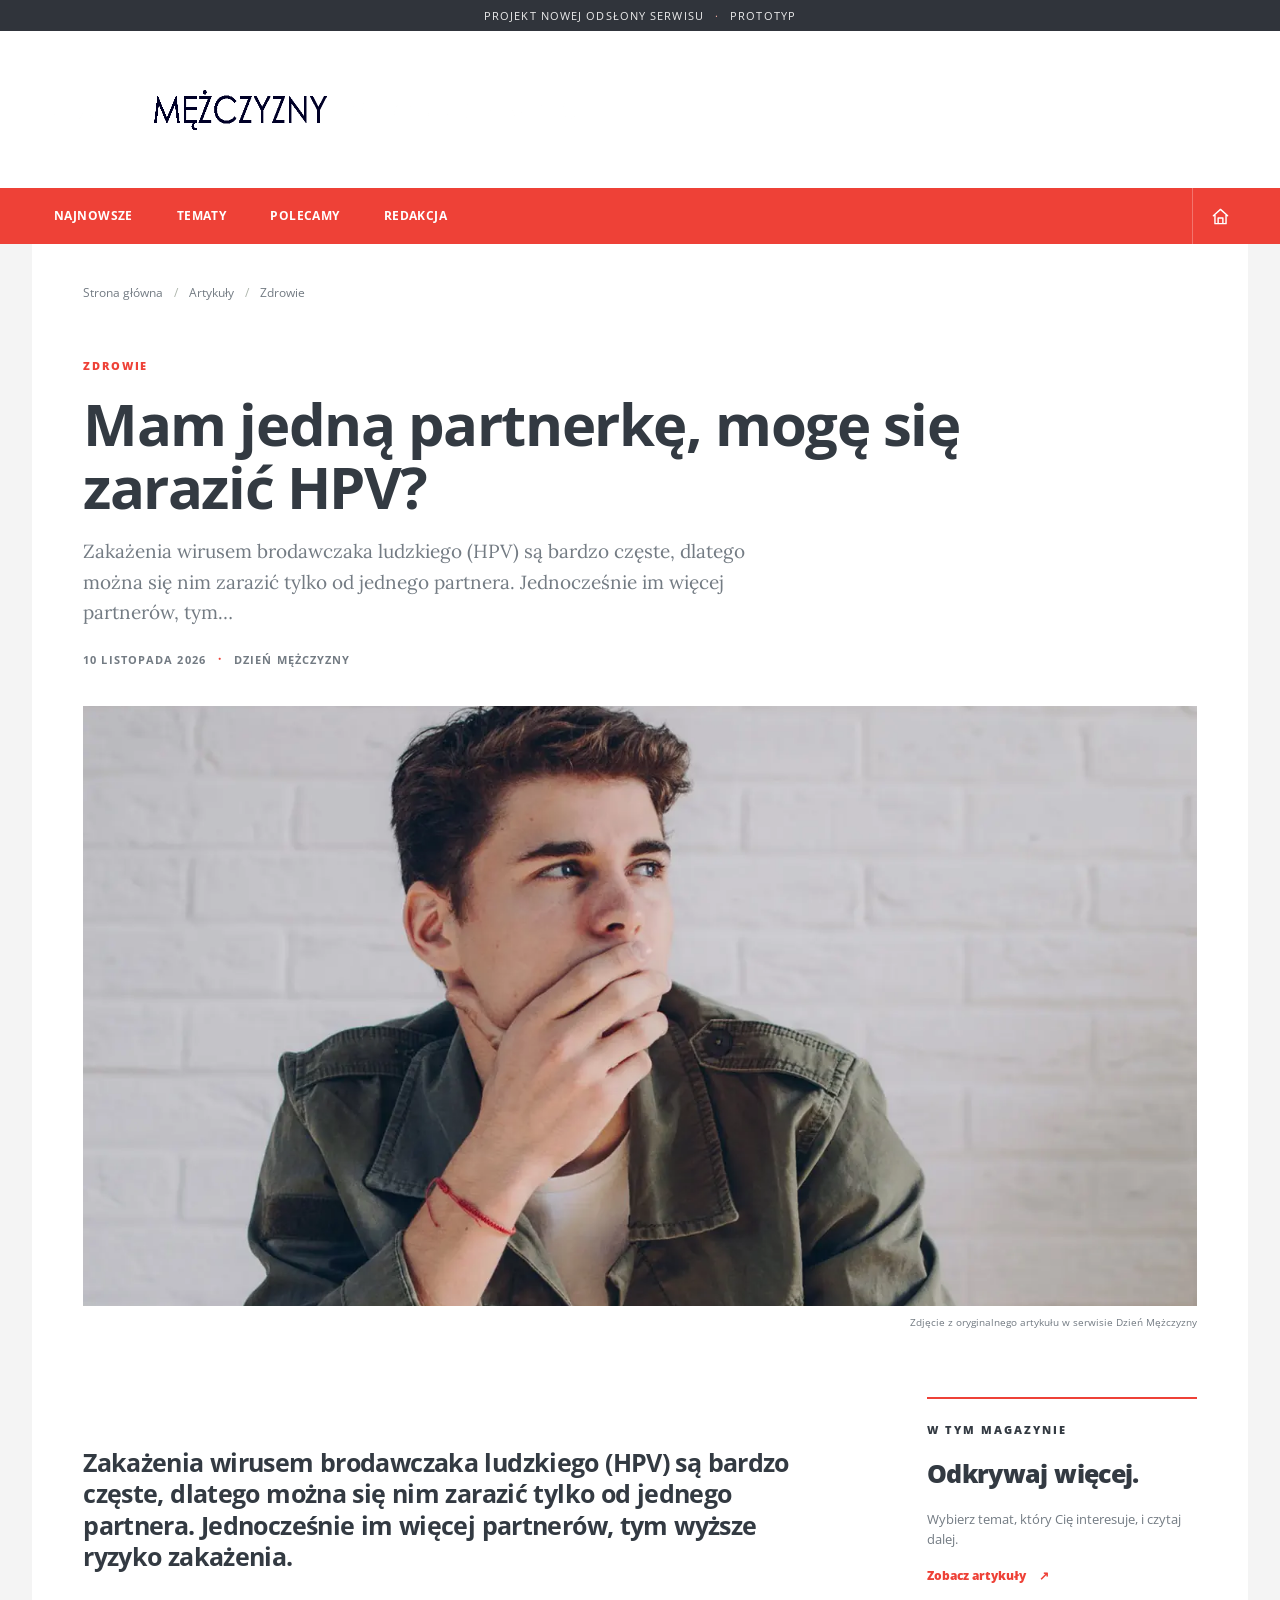
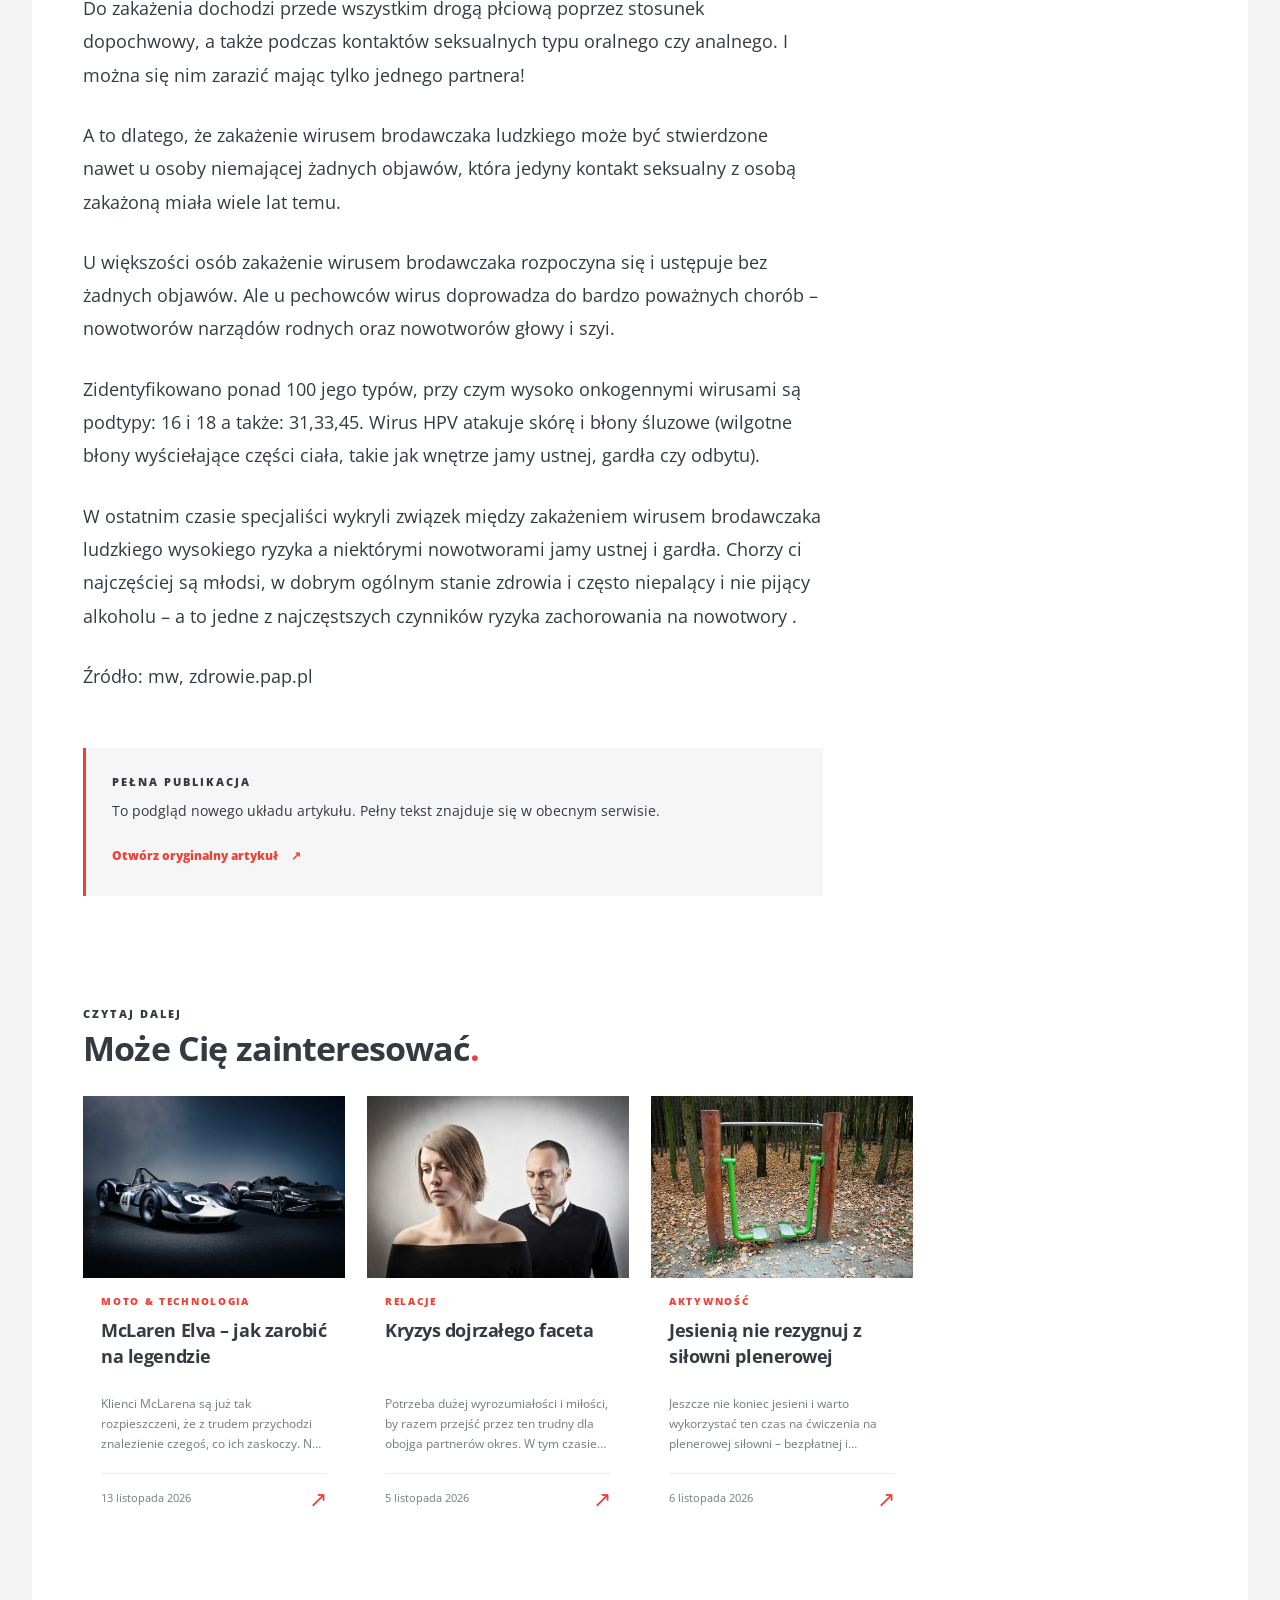
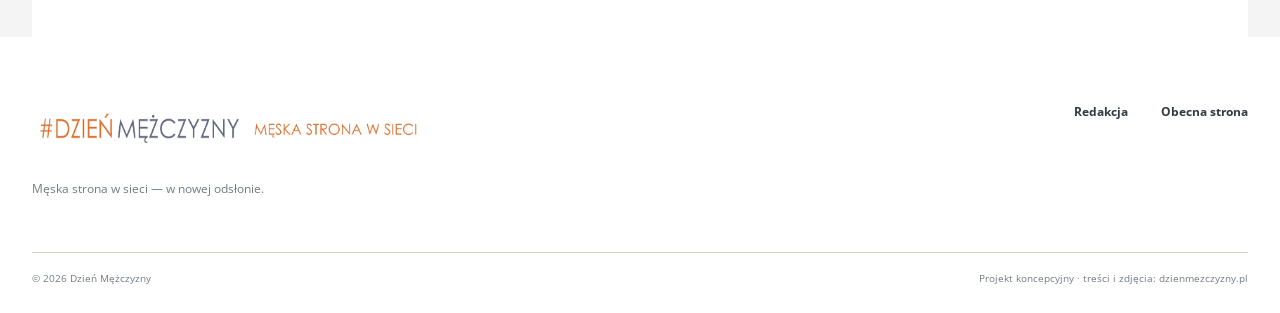
==== commit 4e12561b: "Use original logo assets and magazine typography" ====
--- a/artykul.html
+++ b/artykul.html
@@ -10,8 +10,8 @@
 </head>
 <body data-page="article">
   <div class="preview-note">Projekt nowej odsłony serwisu <span>·</span> prototyp</div>
-  <header class="site-header"><div class="masthead container"><a class="brand" href="./" aria-label="Dzień Mężczyzny — strona główna"><span class="brand-mark">#</span><span class="brand-name">DZIEŃ<span>MĘŻCZYZNY</span></span></a><span class="brand-tagline">MĘSKA STRONA W SIECI</span></div><div class="nav-band"><div class="container header-inner"><nav class="main-nav" id="main-nav" aria-label="Nawigacja główna"><a href="./#artykuly">Najnowsze</a><a href="./#tematy">Tematy</a><a href="./#wybrane">Polecamy</a><a href="https://www.dzienmezczyzny.pl/redakcja/">Redakcja</a></nav><div class="header-actions"><a class="icon-button" href="./" aria-label="Strona główna"><svg viewBox="0 0 24 24" aria-hidden="true"><path d="m3 11 9-8 9 8M5 10v11h14V10M9 21v-7h6v7"/></svg></a><button class="icon-button menu-toggle" type="button" aria-label="Otwórz menu" aria-expanded="false"><svg viewBox="0 0 24 24" aria-hidden="true"><path d="M3 7h18M3 12h18M3 17h18"/></svg></button></div></div></div></header>
+  <header class="site-header"><div class="masthead container"><a class="brand" href="./" aria-label="Dzień Mężczyzny — strona główna"><picture class="brand-picture"><source media="(max-width: 760px)" srcset="assets/original-mobile-logo.png"><img src="assets/original-logo.png" alt="Dzień Mężczyzny — Męska strona w sieci"></picture></a></div><div class="nav-band"><div class="container header-inner"><nav class="main-nav" id="main-nav" aria-label="Nawigacja główna"><a href="./#artykuly">Najnowsze</a><a href="./#tematy">Tematy</a><a href="./#wybrane">Polecamy</a><a href="https://www.dzienmezczyzny.pl/redakcja/">Redakcja</a></nav><div class="header-actions"><a class="icon-button" href="./" aria-label="Strona główna"><svg viewBox="0 0 24 24" aria-hidden="true"><path d="m3 11 9-8 9 8M5 10v11h14V10M9 21v-7h6v7"/></svg></a><button class="icon-button menu-toggle" type="button" aria-label="Otwórz menu" aria-expanded="false"><svg viewBox="0 0 24 24" aria-hidden="true"><path d="M3 7h18M3 12h18M3 17h18"/></svg></button></div></div></div></header>
   <main id="article-root" class="article-root container"><p>Ładowanie artykułu…</p></main>
-  <footer class="site-footer"><div class="container footer-top"><div><a class="brand footer-brand" href="./"><span class="brand-mark">#</span><span class="brand-name">DZIEŃ<span>MĘŻCZYZNY</span></span></a><p>Męska strona w sieci — w nowej odsłonie.</p></div><div class="footer-links"><a href="https://www.dzienmezczyzny.pl/redakcja/">Redakcja</a><a href="https://www.dzienmezczyzny.pl/">Obecna strona</a></div></div><div class="container footer-bottom"><span>© 2026 Dzień Mężczyzny</span><span>Projekt koncepcyjny · treści i zdjęcia: dzienmezczyzny.pl</span></div></footer>
+  <footer class="site-footer"><div class="container footer-top"><div><a class="brand footer-brand" href="./"><img src="assets/original-logo.png" alt="Dzień Mężczyzny — Męska strona w sieci"></a><p>Męska strona w sieci — w nowej odsłonie.</p></div><div class="footer-links"><a href="https://www.dzienmezczyzny.pl/redakcja/">Redakcja</a><a href="https://www.dzienmezczyzny.pl/">Obecna strona</a></div></div><div class="container footer-bottom"><span>© 2026 Dzień Mężczyzny</span><span>Projekt koncepcyjny · treści i zdjęcia: dzienmezczyzny.pl</span></div></footer>
 </body>
 </html>
--- a/styles.css
+++ b/styles.css
@@ -1,4 +1,4 @@
-@import url('https://fonts.googleapis.com/css2?family=DM+Sans:wght@400;500;600;700&family=Manrope:wght@400;500;600;700;800&display=swap');
+@import url('https://fonts.googleapis.com/css2?family=Lora:ital,wght@0,400;0,700;1,400&family=Open+Sans:wght@400;600;700;800&display=swap');
 :root{--paper:#f7f5f0;--white:#fff;--ink:#202724;--muted:#66716c;--accent:#cc6746;--line:#d9dcd4;--forest:#1f3b34;--sage:#e5ebe3}*{box-sizing:border-box}html{scroll-behavior:smooth}body{margin:0;background:var(--paper);color:var(--ink);font:16px/1.55 'DM Sans',sans-serif}a{color:inherit;text-decoration:none}button,input{font:inherit}button{cursor:pointer}.container{width:min(100% - 64px,1320px);margin-inline:auto}.preview-note{padding:7px 20px;text-align:center;background:var(--forest);color:#dce7dd;font-size:11px;letter-spacing:.14em;text-transform:uppercase}.preview-note span{padding:0 7px;color:#d78468}.site-header{position:relative;z-index:10;background:var(--paper);border-bottom:1px solid var(--line)}.header-inner{height:96px;display:flex;align-items:center;gap:35px}.brand{display:inline-flex;align-items:center;gap:12px;flex:none}.brand-mark{font:800 33px/1 'Manrope',sans-serif;letter-spacing:-.12em;color:var(--forest);white-space:nowrap;padding-right:5px}.brand-dot{color:var(--accent)}.brand-name{font:800 11px/1.18 'Manrope',sans-serif;letter-spacing:.16em}.main-nav{display:flex;align-items:center;gap:35px;margin-left:auto}.main-nav a{font-size:13px;font-weight:700;white-space:nowrap;transition:color .2s}.main-nav a:hover,.footer-links a:hover{color:var(--accent)}.header-actions{display:flex;gap:9px}.icon-button{display:grid;place-items:center;width:42px;height:42px;border:1px solid var(--line);background:transparent;color:var(--ink);transition:background .2s}.icon-button:hover{background:var(--sage)}.icon-button svg{width:19px;height:19px;fill:none;stroke:currentColor;stroke-width:1.8;stroke-linecap:round;stroke-linejoin:round}.menu-toggle{display:none}.search-panel{padding:0 0 26px}.search-panel[hidden]{display:none}.search-panel label{display:block;margin-bottom:8px;font-size:12px;font-weight:700;text-transform:uppercase;letter-spacing:.14em}.search-row{display:flex;gap:10px}.search-row input{width:100%;padding:14px 16px;border:1px solid var(--line);outline:none;background:white}.search-row input:focus{border-color:var(--accent)}.search-row button{border:0;background:var(--forest);padding:0 24px;color:white;font-weight:700}.search-row button span{padding-left:18px}.eyebrow,.kicker{display:block;font-size:11px;line-height:1.4;font-weight:800;letter-spacing:.18em;text-transform:uppercase}.eyebrow{display:flex;align-items:center;gap:11px;color:var(--accent)}.eyebrow-line{display:inline-block;width:22px;height:1px;background:var(--accent)}.intro{display:flex;align-items:end;justify-content:space-between;gap:40px;padding:76px 0 60px}.intro h1{margin:20px 0 0;font:800 clamp(43px,5.2vw,78px)/1.08 'Manrope',sans-serif;letter-spacing:-.065em}.intro h1 em{font-weight:500;font-style:normal;color:var(--accent)}.intro>p{width:265px;flex:none;margin:0 0 7px;color:var(--muted);font-size:15px}.lead-grid{display:grid;grid-template-columns:minmax(0,1.8fr) minmax(300px,.9fr);gap:46px;padding-bottom:88px}.feature-card{display:grid;grid-template-columns:1fr 1fr;min-height:535px;background:var(--forest);color:white}.feature-image{display:block;overflow:hidden}.feature-image img{width:100%;height:100%;object-fit:cover;display:block;transition:transform .4s}.feature-image:hover img,.story-image:hover img,.side-image:hover img{transform:scale(1.04)}.feature-content{padding:36px 39px;display:flex;flex-direction:column;align-items:start}.feature-label{align-self:stretch;display:flex;justify-content:space-between;align-items:center;padding-bottom:27px;border-bottom:1px solid #ffffff45;color:#dbe9de;text-transform:uppercase;font-size:10px;font-weight:800;letter-spacing:.18em}.feature-label span{font-size:22px;font-weight:400}.story-category{display:block;color:var(--accent);font-size:10px;font-weight:800;letter-spacing:.17em;text-transform:uppercase}.feature-content>.story-category{margin-top:auto;color:#e9ae98}.feature-content h2{margin:16px 0;font:700 clamp(28px,2.5vw,41px)/1.13 'Manrope',sans-serif;letter-spacing:-.05em}.feature-content h2 a:hover{text-decoration:underline;text-decoration-thickness:1px;text-underline-offset:5px}.feature-content p{margin:0;color:#c2d0c8;font-size:14px;line-height:1.7}.feature-cta{margin-top:27px;display:flex;justify-content:space-between;align-items:center;width:100%;padding-top:18px;border-top:1px solid #ffffff45;font-size:12px;font-weight:800;letter-spacing:.05em}.feature-cta span{font-size:22px;font-weight:400}.section-head{display:flex;align-items:end;justify-content:space-between;gap:25px;margin-bottom:29px}.section-head h2,.topic-inner h2{margin:7px 0 0;font:800 clamp(27px,3vw,43px)/1.13 'Manrope',sans-serif;letter-spacing:-.055em}.section-head>p{margin:0;color:var(--muted);font-size:13px}.section-head.compact{margin-bottom:13px;align-items:center}.compact h2{font-size:29px}.section-rule{height:1px;width:35%;background:var(--line)}.side-story{display:grid;grid-template-columns:122px 1fr;gap:18px;padding:21px 0;border-bottom:1px solid var(--line)}.side-image{display:block;overflow:hidden;aspect-ratio:1.15}.side-image img{width:100%;height:100%;object-fit:cover;transition:transform .4s}.side-story h3{font:700 17px/1.27 'Manrope',sans-serif;letter-spacing:-.035em;margin:9px 0 10px}.side-story h3 a:hover,.story-info h3 a:hover{color:var(--accent)}.side-story time,.story-meta time{font-size:11px;color:var(--muted)}.topic-section{background:var(--sage);border-top:1px solid #d7e0d6;border-bottom:1px solid #d7e0d6}.topic-inner{display:flex;align-items:center;justify-content:space-between;gap:32px;padding:43px 0}.topic-inner h2{font-size:30px}.topic-links{display:flex;gap:8px;flex-wrap:wrap;justify-content:flex-end}.topic-links button{padding:12px 14px;background:transparent;border:1px solid #c3d0c4;font-size:11px;font-weight:800}.topic-links button span{margin-left:15px;color:var(--accent)}.topic-links button:hover,.topic-links button.active{background:var(--forest);border-color:var(--forest);color:white}.stories-section{padding-top:100px;padding-bottom:112px}.accent{color:var(--accent)}.story-grid{display:grid;grid-template-columns:repeat(4,minmax(0,1fr));gap:36px 22px}.story-card{min-width:0}.story-image{display:block;aspect-ratio:1.25;overflow:hidden;background:#dde2d8}.story-image img{width:100%;height:100%;object-fit:cover;display:block;transition:transform .4s}.story-info{padding:18px 1px 0}.story-info h3{min-height:66px;margin:9px 0 11px;font:700 20px/1.25 'Manrope',sans-serif;letter-spacing:-.04em}.story-info p{margin:0 0 19px;color:var(--muted);font-size:12px;line-height:1.65;display:-webkit-box;-webkit-line-clamp:3;-webkit-box-orient:vertical;overflow:hidden}.story-meta{display:flex;align-items:center;justify-content:space-between;padding-top:13px;border-top:1px solid var(--line)}.story-meta a{font-size:22px;line-height:1;color:var(--accent)}.empty-state{padding:40px;background:white}.quote-band{background:var(--forest);color:white}.quote-inner{min-height:262px;display:flex;align-items:center;gap:45px}.quote-asterisk{font-size:80px;color:#e7a68e}.quote-inner .kicker{color:#dfa48d}.quote-inner p{font:700 clamp(27px,3.3vw,47px)/1.16 'Manrope',sans-serif;letter-spacing:-.055em;margin:10px 0}.quote-inner p em{font-style:normal;color:#e5a18a}.text-link{margin-left:auto;white-space:nowrap;border-bottom:1px solid #ffffff70;padding-bottom:10px;font-size:12px;font-weight:700}.text-link span{margin-left:24px;font-size:20px}.site-footer{background:#eaece5}.footer-top{display:flex;justify-content:space-between;padding:66px 0 53px}.footer-top p{margin:18px 0 0;font-size:12px;color:var(--muted)}.footer-links{display:flex;align-items:start;gap:33px;font-size:12px;font-weight:700}.footer-bottom{display:flex;justify-content:space-between;border-top:1px solid #ccd3c9;padding:18px 0 27px;color:var(--muted);font-size:10px}.breadcrumb{padding-top:40px;color:var(--muted);font-size:12px}.breadcrumb a:hover{color:var(--accent)}.breadcrumb span{padding:0 8px;color:#adb5ab}.article-heading{max-width:860px;margin:75px auto 47px;text-align:center}.article-heading h1{margin:18px 0;font:800 clamp(42px,5vw,72px)/1.1 'Manrope',sans-serif;letter-spacing:-.065em}.article-heading .story-category{font-size:11px}.article-lead{max-width:680px;margin:0 auto 23px;color:var(--muted);font-size:19px;line-height:1.6}.article-meta{display:flex;justify-content:center;gap:12px;color:var(--muted);font-size:11px;text-transform:uppercase;letter-spacing:.1em;font-weight:700}.meta-dot{font-size:5px;align-self:center;color:var(--accent)}.article-cover{margin:0}.article-cover img{display:block;width:100%;max-height:600px;object-fit:cover}.article-cover figcaption{padding:9px 0;color:var(--muted);font-size:10px;text-align:right}.article-layout{display:grid;grid-template-columns:minmax(0,740px) minmax(210px,270px);justify-content:center;gap:90px;padding:58px 0 110px}.article-body{font-size:18px;line-height:1.85}.article-body p{margin:0 0 27px}.article-body h2,.article-body h3{font-family:'Manrope',sans-serif;letter-spacing:-.04em;line-height:1.25;margin:50px 0 20px}.article-body h2{font-size:32px}.article-body h3{font-size:25px}.article-body>p:first-child{font-size:23px;line-height:1.55;font-weight:600}.article-aside{align-self:start;position:sticky;top:30px;border-top:2px solid var(--accent);padding-top:23px}.article-aside h2{font:800 25px/1.2 'Manrope',sans-serif;letter-spacing:-.05em}.article-aside p{font-size:13px;color:var(--muted)}.article-aside a,.article-source a{font-size:12px;font-weight:800;color:var(--accent)}.article-aside a span,.article-source a span{margin-left:10px}.article-source{margin-top:55px;padding:26px;background:var(--sage)}.article-source p{font-size:14px;line-height:1.6;margin:10px 0 15px}.related-section{padding-bottom:110px}.load-error{padding:30px;background:white}.load-error a{color:var(--accent)}
 @media(max-width:1100px){.main-nav{gap:17px}.lead-grid{gap:25px}.feature-card{min-height:480px}.feature-content{padding:25px}.story-grid{grid-template-columns:repeat(3,minmax(0,1fr))}.topic-inner{align-items:start;flex-direction:column}.topic-links{justify-content:flex-start}.article-layout{gap:45px}}@media(max-width:760px){.container{width:min(100% - 36px,640px)}.header-inner{height:69px}.brand-mark{font-size:29px}.brand-name{font-size:9px}.main-nav{display:none;position:absolute;top:100%;left:0;right:0;background:var(--paper);padding:17px 18px 22px;border-bottom:1px solid var(--line);box-shadow:0 15px 20px #00000012}.main-nav.open{display:flex;align-items:stretch;flex-direction:column;gap:0}.main-nav a{padding:12px;border-bottom:1px solid var(--line)}.header-actions{margin-left:auto}.menu-toggle{display:grid}.icon-button{width:37px;height:37px}.intro{display:block;padding:56px 0 38px}.intro h1{font-size:clamp(39px,8vw,60px)}.intro>p{width:auto;max-width:470px;margin-top:24px}.lead-grid{display:block;padding-bottom:58px}.feature-card{display:block;min-height:0}.feature-image{height:300px}.feature-content{min-height:380px;padding:22px 25px 27px}.feature-content h2{font-size:32px}.lead-side{margin-top:45px}.side-story{grid-template-columns:115px 1fr}.topic-inner{padding:35px 0}.topic-links{gap:7px}.topic-links button{padding:10px 12px}.stories-section{padding-top:70px;padding-bottom:75px}.section-head{align-items:start;flex-direction:column}.section-head>p br{display:none}.story-grid{grid-template-columns:repeat(2,minmax(0,1fr));gap:30px 17px}.story-info h3{font-size:17px;min-height:0}.quote-inner{min-height:0;padding-top:40px;padding-bottom:44px;gap:15px;align-items:start;flex-wrap:wrap}.quote-asterisk{font-size:42px;line-height:1}.quote-inner>div{flex:1}.quote-inner p{font-size:28px}.text-link{margin-left:57px}.footer-top{padding:48px 0 35px;gap:27px;flex-direction:column}.footer-links{gap:20px;flex-wrap:wrap}.footer-bottom{gap:10px;flex-direction:column}.article-heading{margin:49px auto 35px}.article-heading h1{font-size:clamp(37px,8vw,56px)}.article-lead{font-size:16px}.article-cover img{max-height:390px}.article-layout{display:block;padding:40px 0 70px}.article-body{font-size:16px}.article-body>p:first-child{font-size:20px}.article-aside{position:static;margin-top:40px}.related-section{padding-bottom:80px}}@media(max-width:470px){.story-grid{grid-template-columns:1fr}.story-image{aspect-ratio:1.5}.story-info h3{font-size:21px}.story-info p{font-size:13px}.feature-image{height:260px}.feature-content{min-height:395px}.search-row button{padding:0 13px}.quote-inner p{font-size:25px}.article-heading h1{font-size:39px}}
 
@@ -79,3 +79,33 @@
 @media(max-width:1000px){.masthead{height:115px}.brand-name{font-size:32px}.brand-mark{font-size:45px}.brand-tagline{font-size:17px}.main-nav a{padding:0 15px}.lead-grid{grid-template-columns:minmax(245px,.8fr) minmax(0,1.5fr)}.feature-card{min-height:485px}}
 @media(max-width:760px){.masthead{height:77px;gap:0}.brand-mark{font-size:36px}.brand-name{font-size:25px}.brand-tagline{display:none}.header-inner{height:46px}.main-nav{top:100%;background:#fff;margin:0}.main-nav.open{display:flex}.main-nav a{color:var(--ink);padding:13px 18px}.main-nav a:hover{color:var(--accent);background:#f6f6f6}.icon-button{height:46px;width:46px}.intro{padding:36px 0 25px}.intro h1{font-size:35px}.intro>p{width:auto;margin-top:14px}.lead-grid{display:flex;flex-direction:column;gap:0;padding-bottom:47px}.lead-side{order:1;margin-top:20px;padding:17px 20px}.feature-card{min-height:450px}.feature-image{height:auto}.feature-content{padding:25px}.feature-content h2{font-size:32px}.feature-content p{font-size:13px}.side-story{grid-template-columns:78px 1fr}.topic-inner{padding:30px 0}.stories-section{padding-top:55px}.story-grid{grid-template-columns:repeat(2,minmax(0,1fr))}.story-card .story-info h3{min-height:0}.article-heading{margin-top:36px}.article-root{width:100%;padding-left:18px;padding-right:18px}.article-layout{padding:35px 0 65px}}
 @media(max-width:470px){.brand-name{font-size:21px}.brand-mark{font-size:32px}.intro h1{font-size:31px}.feature-card{min-height:430px}.feature-content h2{font-size:28px}.story-grid{grid-template-columns:1fr}.story-image{aspect-ratio:1.65}.story-info h3{font-size:19px}.article-heading h1{font-size:38px}}
+
+/* Oficjalne pliki logo, oryginalne kroje i kadry zdjęć. */
+body{font-family:'Open Sans',Arial,sans-serif}
+.masthead{height:157px}
+.brand-picture,.brand-picture img{display:block}
+.masthead .brand{width:min(100%,813px)}
+.brand-picture img{width:100%;height:auto;object-fit:contain}
+.footer-brand img{display:block;width:min(100%,390px);height:auto}
+.footer-top>div:first-child{max-width:390px}
+.intro h1,.section-head h2,.topic-inner h2,.side-story h3,.story-info h3,.feature-content h2,.article-heading h1,.article-body h2,.article-body h3,.article-aside h2,.quote-inner p{font-family:'Open Sans',Arial,sans-serif;letter-spacing:-.025em}
+.intro h1{font-weight:700}
+.section-head h2,.topic-inner h2,.side-story h3,.story-info h3,.feature-content h2,.article-heading h1{font-weight:700}
+.main-nav a{font-family:'Open Sans',Arial,sans-serif}
+.feature-content h2{font-size:clamp(30px,3vw,42px);line-height:1.24}
+.feature-content p,.article-lead,.quote-inner p{font-family:'Lora',Georgia,serif}
+.feature-content p{line-height:1.6}
+.story-info h3{line-height:1.4}
+.feature-thumbs{display:flex;align-items:center;justify-content:center;gap:12px;min-height:86px;padding:10px 16px;background:#fff;border:1px solid #e7e7e7;border-top:0}
+.feature-thumb{display:block;flex:0 1 105px;height:58px;overflow:hidden;border-bottom:3px solid transparent;opacity:.72;transition:opacity .2s,border-color .2s}
+.feature-thumb:hover,.feature-thumb.active{opacity:1;border-color:var(--accent)}
+.feature-thumb img{display:block;width:100%;height:100%;object-fit:cover}
+.side-story{padding:13px 0}
+.side-story h3{font-size:13px}
+.side-image img,.story-image img{object-position:center 30%}
+.feature-image img{object-position:center 32%}
+.story-image{aspect-ratio:1.44}
+.article-cover img{object-position:center 30%}
+@media(max-width:1000px){.masthead{height:130px}.masthead .brand{width:min(100%,730px)}}
+@media(max-width:760px){.site-header{background:var(--accent)}.masthead{height:59px;background:var(--accent)}.masthead .brand{width:100%}.brand-picture img{width:100%;max-height:50px;object-fit:contain}.search-panel label{color:white}.feature-thumbs{gap:6px;min-height:64px;padding:7px}.feature-thumb{height:45px}.feature-card{min-height:410px}.feature-content{padding:20px}.feature-content h2{font-size:28px}.lead-side{margin-top:20px}.side-story{padding:13px 0}.side-story h3{font-size:14px}}
+@media(max-width:470px){.masthead{height:53px}.brand-picture img{max-height:44px}.feature-card{min-height:385px}.feature-content h2{font-size:25px}.feature-thumb{height:38px}.feature-thumbs{min-height:54px}}
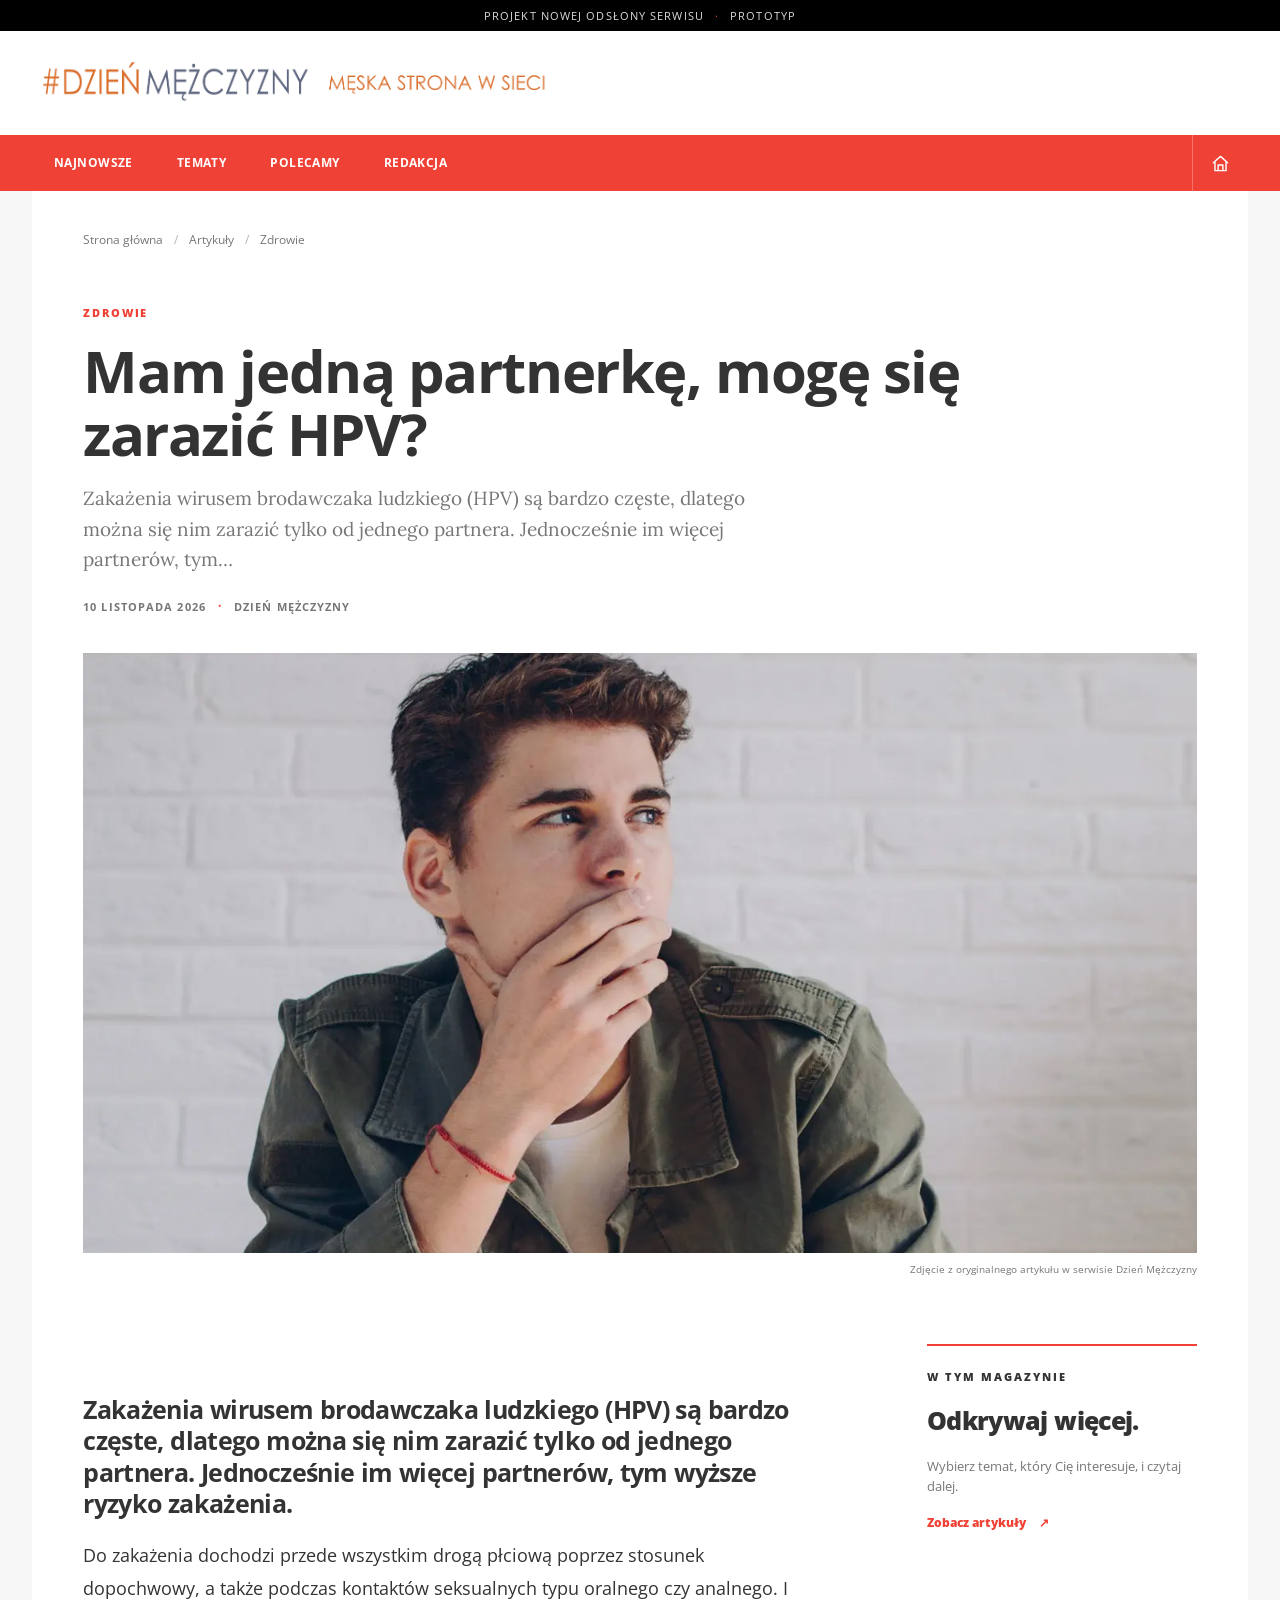
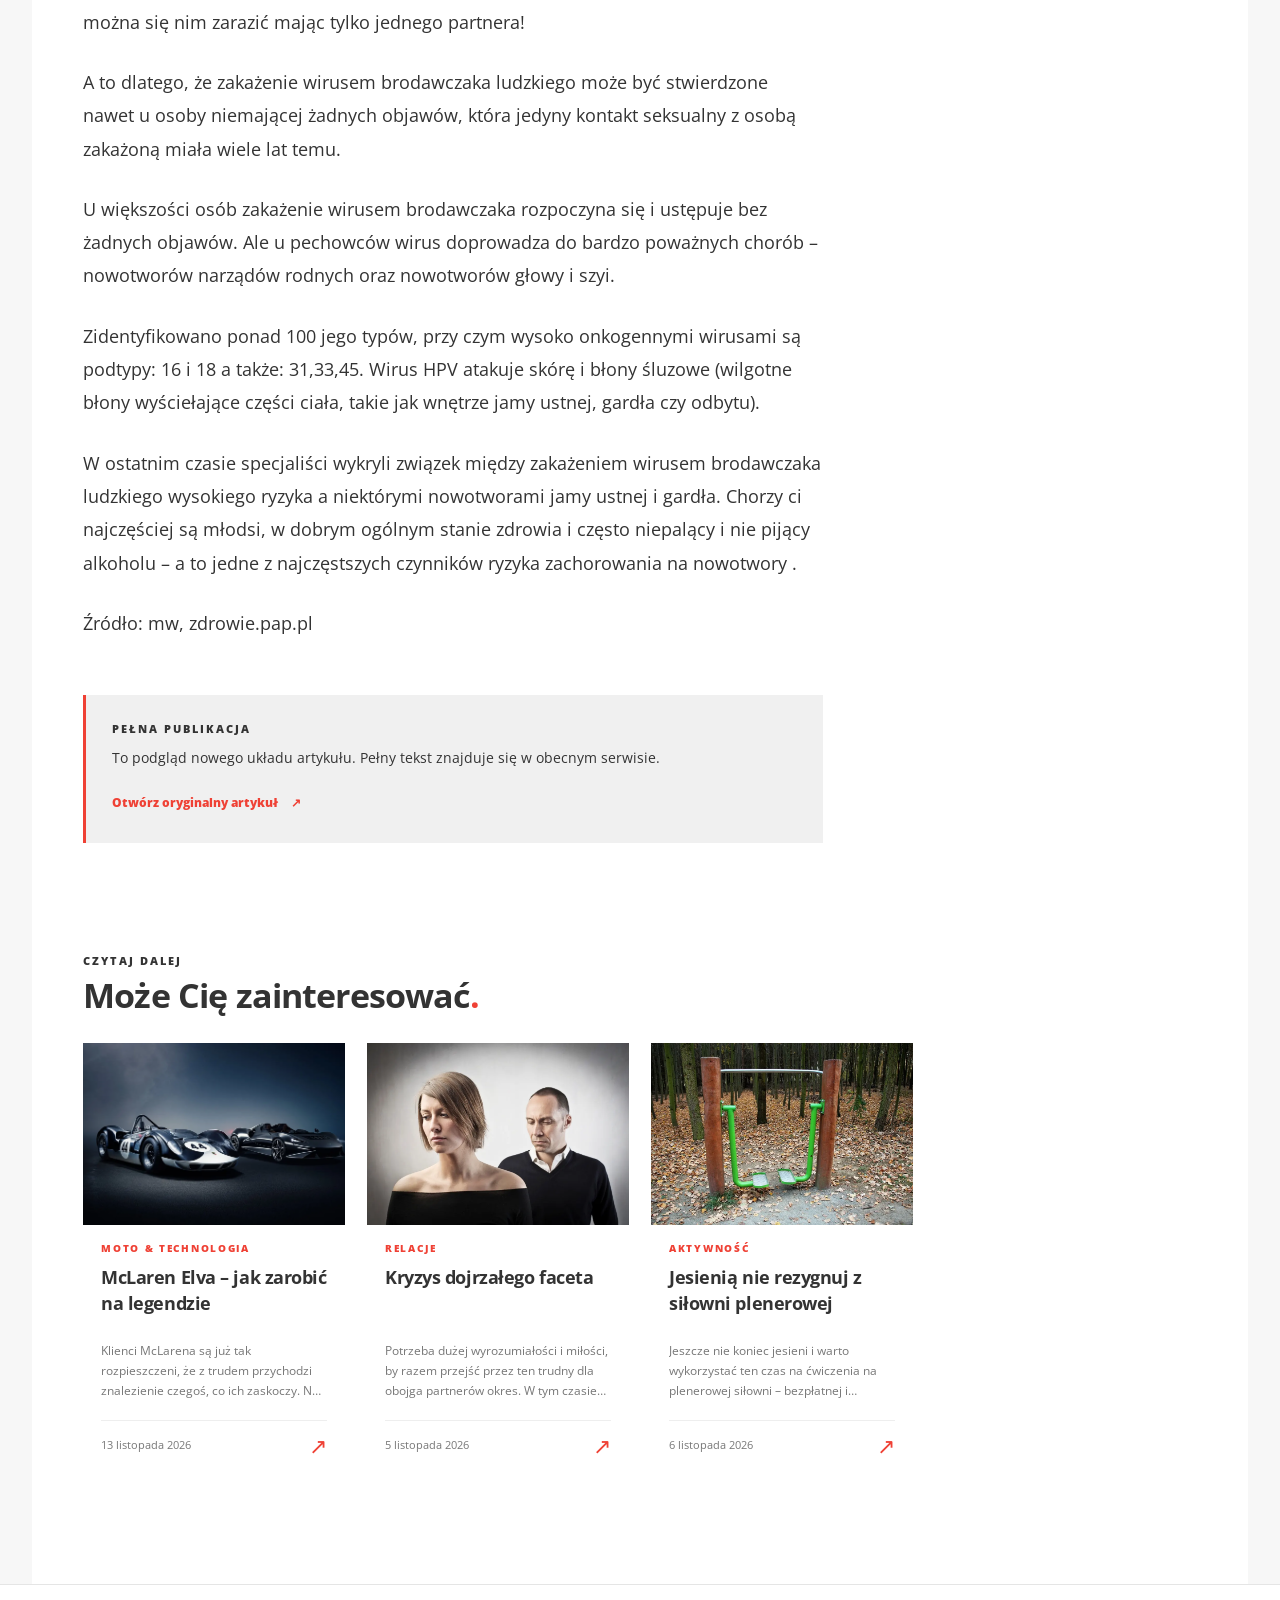
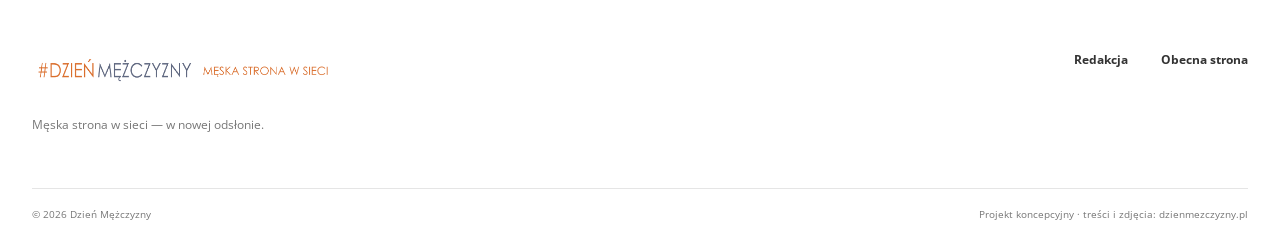
==== commit 1076d640: "Shrink logo and align palette with original (red, black, neutral greys) Co-Authored-By: Claude Sonne" ====
--- a/artykul.html
+++ b/artykul.html
@@ -3,7 +3,7 @@
 <head>
   <meta charset="utf-8">
   <meta name="viewport" content="width=device-width, initial-scale=1">
-  <meta name="theme-color" content="#f7f5f0">
+  <meta name="theme-color" content="#ef4135">
   <title>Artykuł — Dzień Mężczyzny</title>
   <link rel="stylesheet" href="styles.css">
   <script src="site.js" defer></script>
--- a/styles.css
+++ b/styles.css
@@ -109,3 +109,25 @@
 @media(max-width:1000px){.masthead{height:130px}.masthead .brand{width:min(100%,730px)}}
 @media(max-width:760px){.site-header{background:var(--accent)}.masthead{height:59px;background:var(--accent)}.masthead .brand{width:100%}.brand-picture img{width:100%;max-height:50px;object-fit:contain}.search-panel label{color:white}.feature-thumbs{gap:6px;min-height:64px;padding:7px}.feature-thumb{height:45px}.feature-card{min-height:410px}.feature-content{padding:20px}.feature-content h2{font-size:28px}.lead-side{margin-top:20px}.side-story{padding:13px 0}.side-story h3{font-size:14px}}
 @media(max-width:470px){.masthead{height:53px}.brand-picture img{max-height:44px}.feature-card{min-height:385px}.feature-content h2{font-size:25px}.feature-thumb{height:38px}.feature-thumbs{min-height:54px}}
+
+/* Korekta: mniejsze logo i paleta zgodna z oryginałem (czerwień #ef4135, czerń, neutralne szarości). */
+:root{--paper:#f7f7f7;--ink:#333;--muted:#777;--accent:#ef4135;--line:#e5e5e5;--forest:#111;--sage:#fff}
+.preview-note{background:#000;color:#ddd}
+.preview-note span{color:#ef4135}
+.masthead{height:104px}
+.masthead .brand{width:min(100%,520px)}
+.footer-brand img{width:min(100%,300px)}
+.nav-band,.search-row button{background:#ef4135}
+.main-nav a:hover,.icon-button:hover{background:#d93631}
+.site-footer{background:#fff;border-top:1px solid #e5e5e5}
+.footer-bottom{border-top-color:#e5e5e5}
+.story-image{background:#eee}
+.quote-band{background:#000;color:#fff}
+.quote-asterisk,.quote-inner .kicker,.quote-inner p em{color:#ef4135}
+.feature-content>.story-category{color:#fff;background:#ef4135;padding:5px 9px;margin-bottom:2px}
+.topic-section{background:#fff;border-color:#e5e5e5}
+.topic-links button{border-color:#e0e0e0}
+.article-source{background:#f0f0f0}
+@media(max-width:1000px){.masthead{height:96px}.masthead .brand{width:min(100%,470px)}}
+@media(max-width:760px){.masthead{height:56px}.masthead .brand{width:100%}.brand-picture img{max-height:40px}}
+@media(max-width:470px){.masthead{height:50px}.brand-picture img{max-height:34px}}
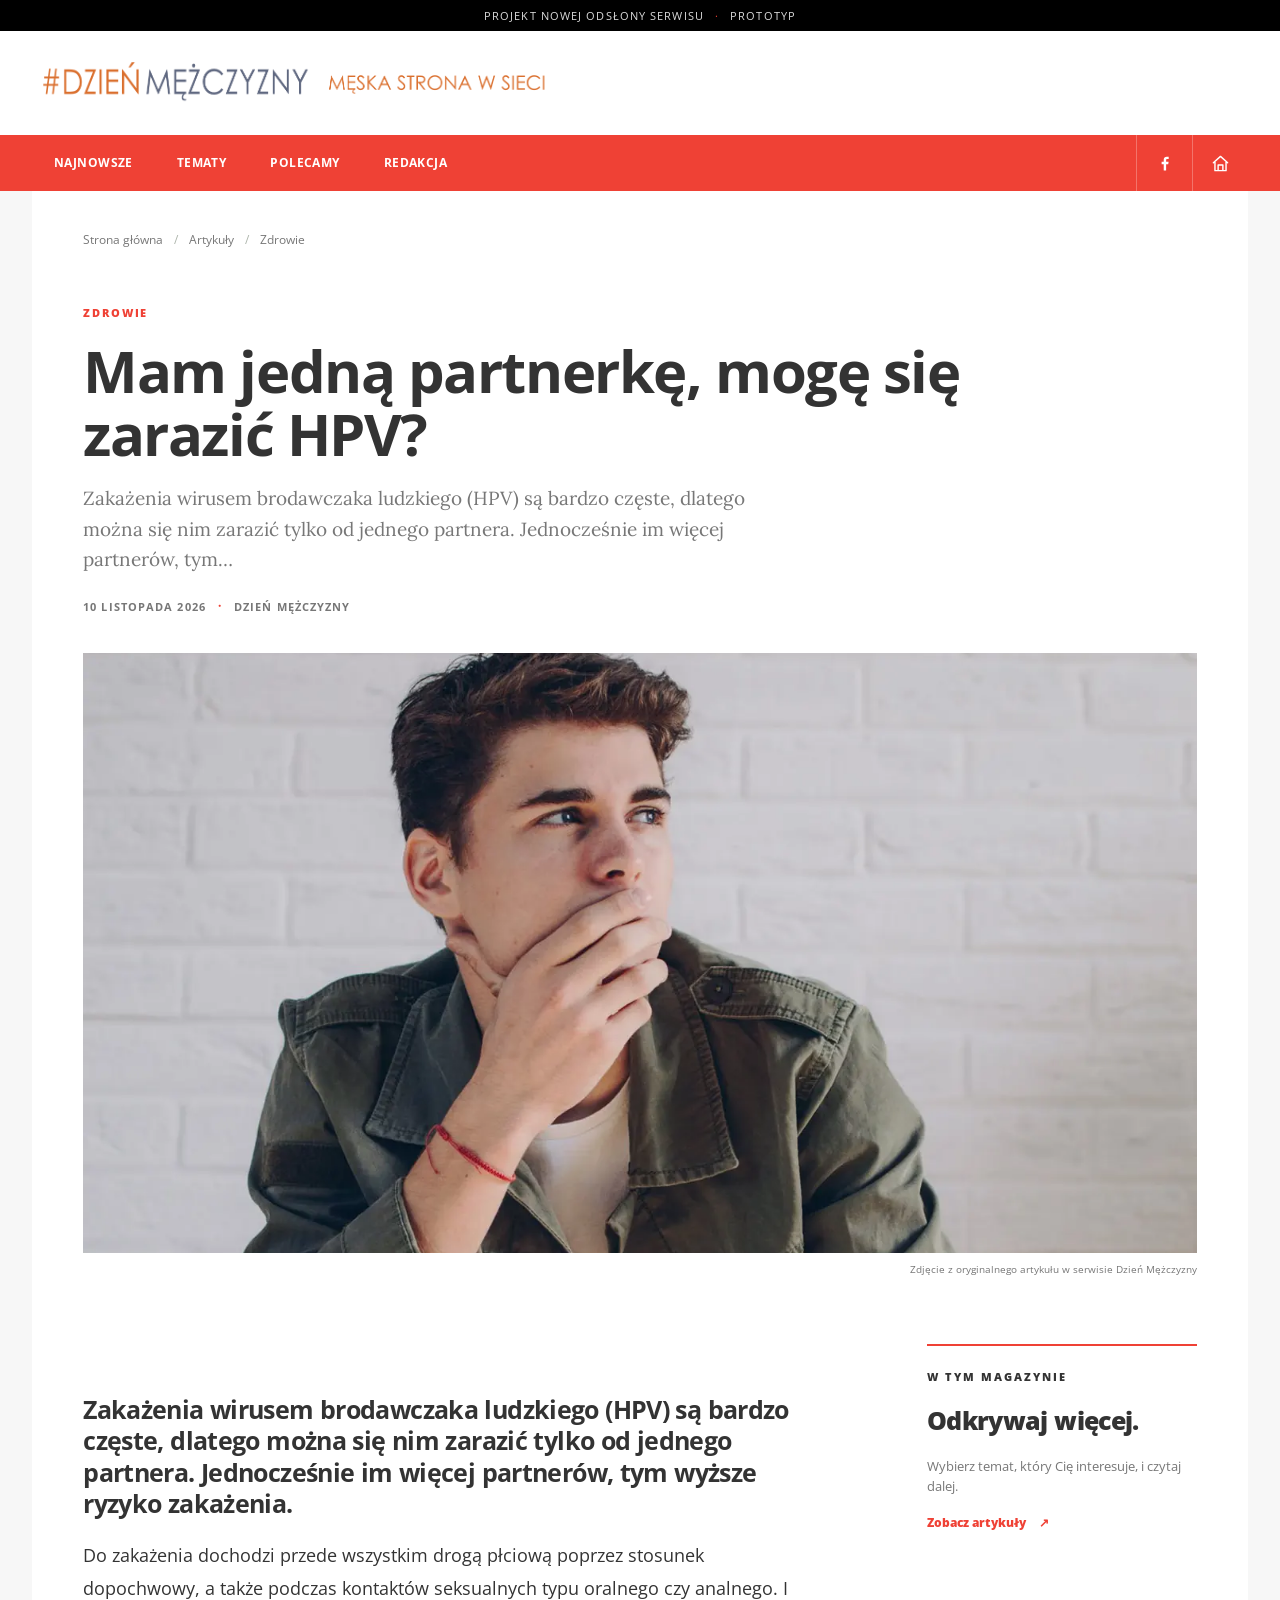
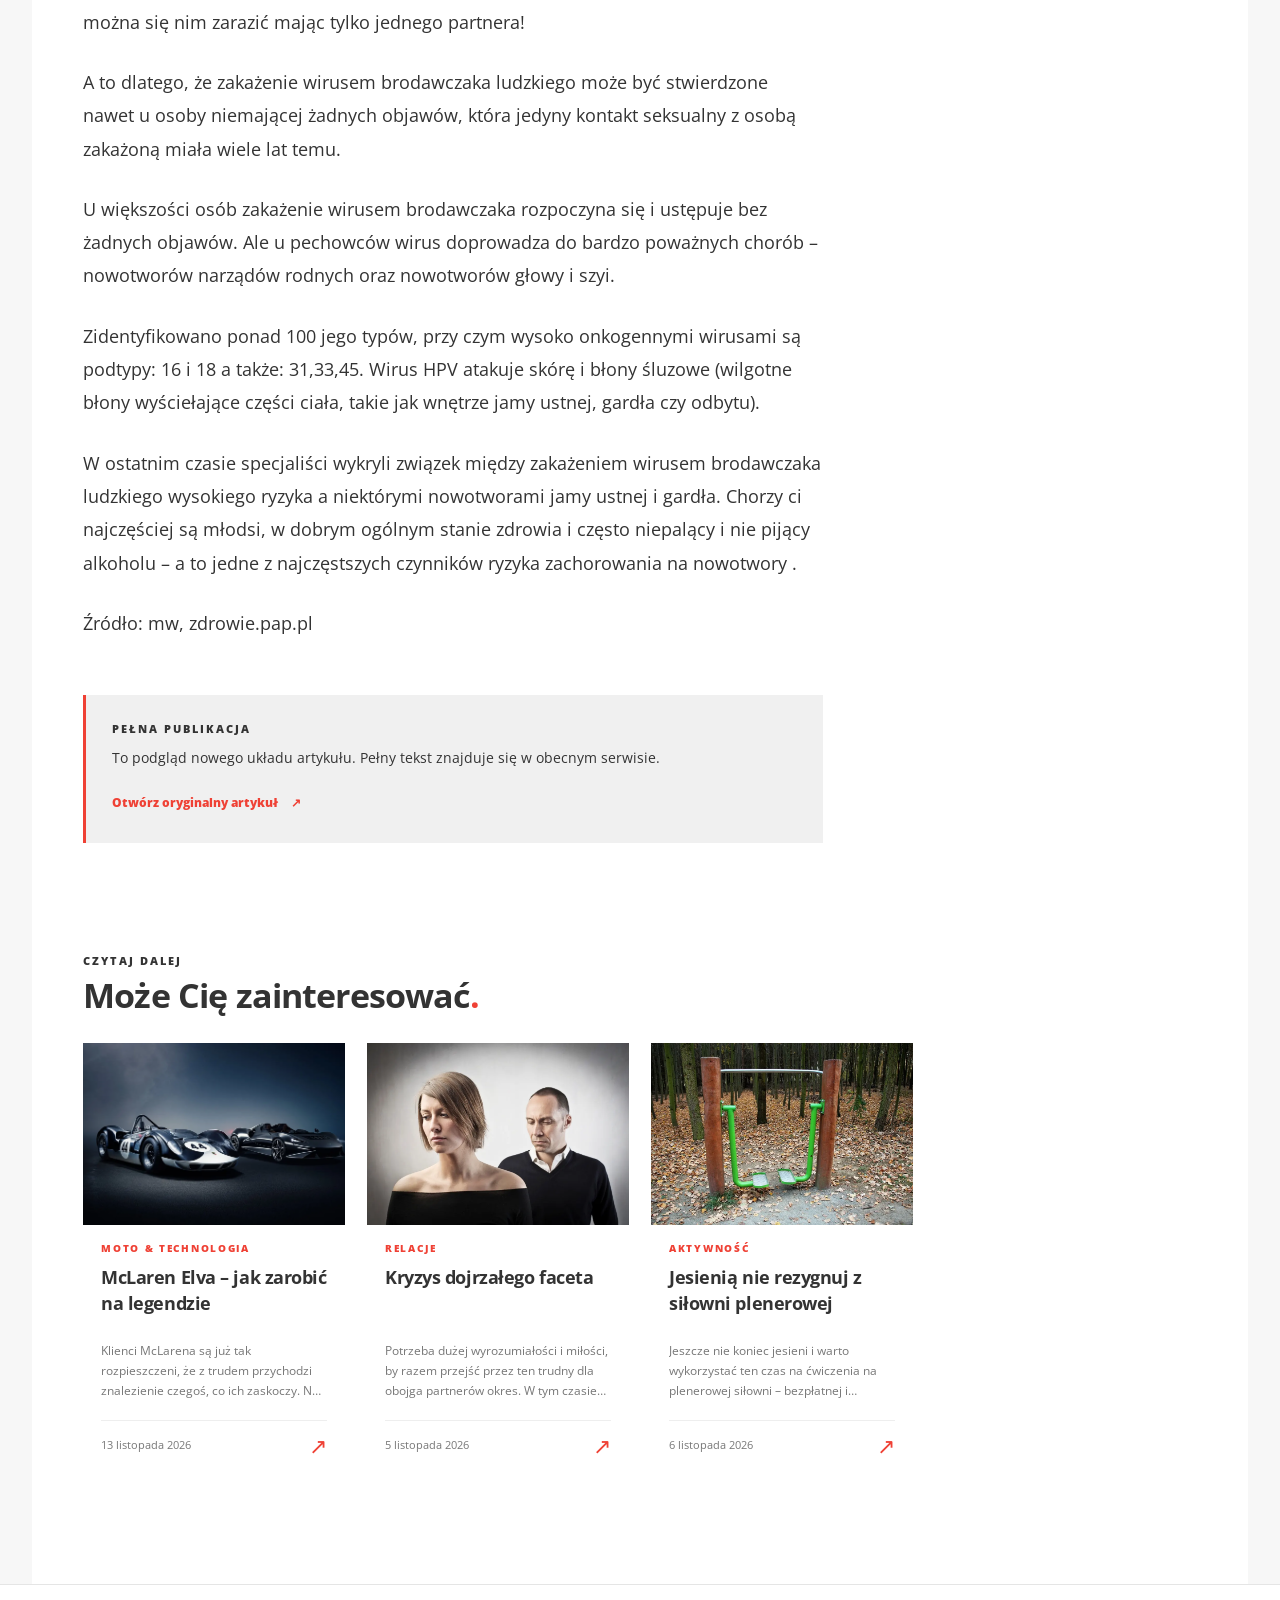
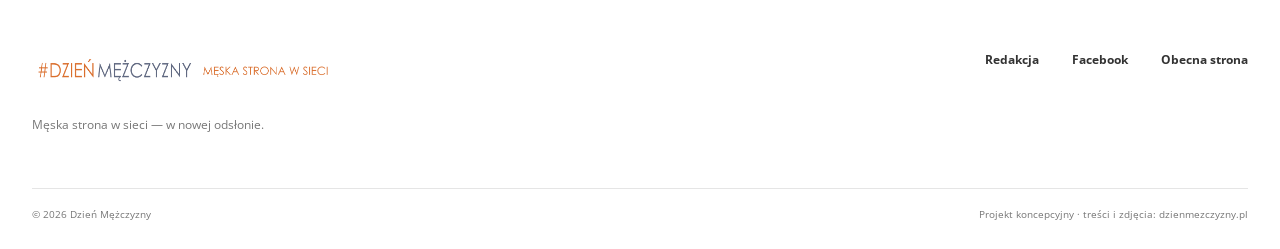
==== commit e0bd2719: "Add favicons, Open Graph/Twitter tags and Facebook link from original site Co-Authored-By: Claude So" ====
--- a/artykul.html
+++ b/artykul.html
@@ -5,13 +5,29 @@
   <meta name="viewport" content="width=device-width, initial-scale=1">
   <meta name="theme-color" content="#ef4135">
   <title>Artykuł — Dzień Mężczyzny</title>
+  <link rel="icon" href="assets/icons/icon-32.png" sizes="32x32">
+  <link rel="icon" href="assets/icons/icon-192.png" sizes="192x192">
+  <link rel="apple-touch-icon" href="assets/icons/icon-180.png">
+  <meta name="msapplication-TileImage" content="assets/icons/icon-270.png">
+  <meta name="robots" content="noindex, follow">
+  <meta property="og:locale" content="pl_PL">
+  <meta property="og:site_name" content="Dzień Mężczyzny">
+  <meta property="og:type" content="article">
+  <meta property="og:title" content="Artykuł — Dzień Mężczyzny">
+  <meta property="og:description" content="Dzień Mężczyzny — męska strona w sieci. Zdrowie, relacje, kariera, motoryzacja i technologia.">
+  <meta property="og:url" content="https://przemowakcji.github.io/dzien-mezczyzny-nowa-strona/artykul.html">
+  <meta property="og:image" content="https://przemowakcji.github.io/dzien-mezczyzny-nowa-strona/assets/images/10721.webp">
+  <meta name="twitter:card" content="summary_large_image">
+  <meta name="twitter:title" content="Artykuł — Dzień Mężczyzny">
+  <meta name="twitter:description" content="Dzień Mężczyzny — męska strona w sieci. Zdrowie, relacje, kariera, motoryzacja i technologia.">
+  <meta name="twitter:image" content="https://przemowakcji.github.io/dzien-mezczyzny-nowa-strona/assets/images/10721.webp">
   <link rel="stylesheet" href="styles.css">
   <script src="site.js" defer></script>
 </head>
 <body data-page="article">
   <div class="preview-note">Projekt nowej odsłony serwisu <span>·</span> prototyp</div>
-  <header class="site-header"><div class="masthead container"><a class="brand" href="./" aria-label="Dzień Mężczyzny — strona główna"><picture class="brand-picture"><source media="(max-width: 760px)" srcset="assets/original-mobile-logo.png"><img src="assets/original-logo.png" alt="Dzień Mężczyzny — Męska strona w sieci"></picture></a></div><div class="nav-band"><div class="container header-inner"><nav class="main-nav" id="main-nav" aria-label="Nawigacja główna"><a href="./#artykuly">Najnowsze</a><a href="./#tematy">Tematy</a><a href="./#wybrane">Polecamy</a><a href="https://www.dzienmezczyzny.pl/redakcja/">Redakcja</a></nav><div class="header-actions"><a class="icon-button" href="./" aria-label="Strona główna"><svg viewBox="0 0 24 24" aria-hidden="true"><path d="m3 11 9-8 9 8M5 10v11h14V10M9 21v-7h6v7"/></svg></a><button class="icon-button menu-toggle" type="button" aria-label="Otwórz menu" aria-expanded="false"><svg viewBox="0 0 24 24" aria-hidden="true"><path d="M3 7h18M3 12h18M3 17h18"/></svg></button></div></div></div></header>
+  <header class="site-header"><div class="masthead container"><a class="brand" href="./" aria-label="Dzień Mężczyzny — strona główna"><picture class="brand-picture"><source media="(max-width: 760px)" srcset="assets/original-mobile-logo.png"><img src="assets/original-logo.png" alt="Dzień Mężczyzny — Męska strona w sieci"></picture></a></div><div class="nav-band"><div class="container header-inner"><nav class="main-nav" id="main-nav" aria-label="Nawigacja główna"><a href="./#artykuly">Najnowsze</a><a href="./#tematy">Tematy</a><a href="./#wybrane">Polecamy</a><a href="https://www.dzienmezczyzny.pl/redakcja/">Redakcja</a></nav><div class="header-actions"><a class="icon-button fb-link" href="https://www.facebook.com/Dzie%C5%84-M%C4%99%C5%BCczyzny-1671349989750318/" target="_blank" rel="noopener" aria-label="Dzień Mężczyzny na Facebooku"><svg viewBox="0 0 24 24" aria-hidden="true"><path d="M13.5 22v-8.2h2.8l.5-3.4h-3.3V8.3c0-1 .3-1.6 1.7-1.6h1.7V3.7c-.3 0-1.3-.2-2.5-.2-2.5 0-4.1 1.500-4.100 4.200v2.700H7.500v3.400h2.800V22h3.200z"/></svg></a><a class="icon-button" href="./" aria-label="Strona główna"><svg viewBox="0 0 24 24" aria-hidden="true"><path d="m3 11 9-8 9 8M5 10v11h14V10M9 21v-7h6v7"/></svg></a><button class="icon-button menu-toggle" type="button" aria-label="Otwórz menu" aria-expanded="false"><svg viewBox="0 0 24 24" aria-hidden="true"><path d="M3 7h18M3 12h18M3 17h18"/></svg></button></div></div></div></header>
   <main id="article-root" class="article-root container"><p>Ładowanie artykułu…</p></main>
-  <footer class="site-footer"><div class="container footer-top"><div><a class="brand footer-brand" href="./"><img src="assets/original-logo.png" alt="Dzień Mężczyzny — Męska strona w sieci"></a><p>Męska strona w sieci — w nowej odsłonie.</p></div><div class="footer-links"><a href="https://www.dzienmezczyzny.pl/redakcja/">Redakcja</a><a href="https://www.dzienmezczyzny.pl/">Obecna strona</a></div></div><div class="container footer-bottom"><span>© 2026 Dzień Mężczyzny</span><span>Projekt koncepcyjny · treści i zdjęcia: dzienmezczyzny.pl</span></div></footer>
+  <footer class="site-footer"><div class="container footer-top"><div><a class="brand footer-brand" href="./"><img src="assets/original-logo.png" alt="Dzień Mężczyzny — Męska strona w sieci"></a><p>Męska strona w sieci — w nowej odsłonie.</p></div><div class="footer-links"><a href="https://www.dzienmezczyzny.pl/redakcja/">Redakcja</a><a href="https://www.facebook.com/Dzie%C5%84-M%C4%99%C5%BCczyzny-1671349989750318/" target="_blank" rel="noopener">Facebook</a><a href="https://www.dzienmezczyzny.pl/">Obecna strona</a></div></div><div class="container footer-bottom"><span>© 2026 Dzień Mężczyzny</span><span>Projekt koncepcyjny · treści i zdjęcia: dzienmezczyzny.pl</span></div></footer>
 </body>
 </html>
--- a/styles.css
+++ b/styles.css
@@ -131,3 +131,7 @@
 @media(max-width:1000px){.masthead{height:96px}.masthead .brand{width:min(100%,470px)}}
 @media(max-width:760px){.masthead{height:56px}.masthead .brand{width:100%}.brand-picture img{max-height:40px}}
 @media(max-width:470px){.masthead{height:50px}.brand-picture img{max-height:34px}}
+
+/* Facebook jak w obecnym serwisie: przycisk obok wyszukiwarki. */
+.header-actions .fb-link{display:grid;place-items:center}
+.icon-button.fb-link svg{fill:currentColor;stroke:none;width:18px;height:18px}
